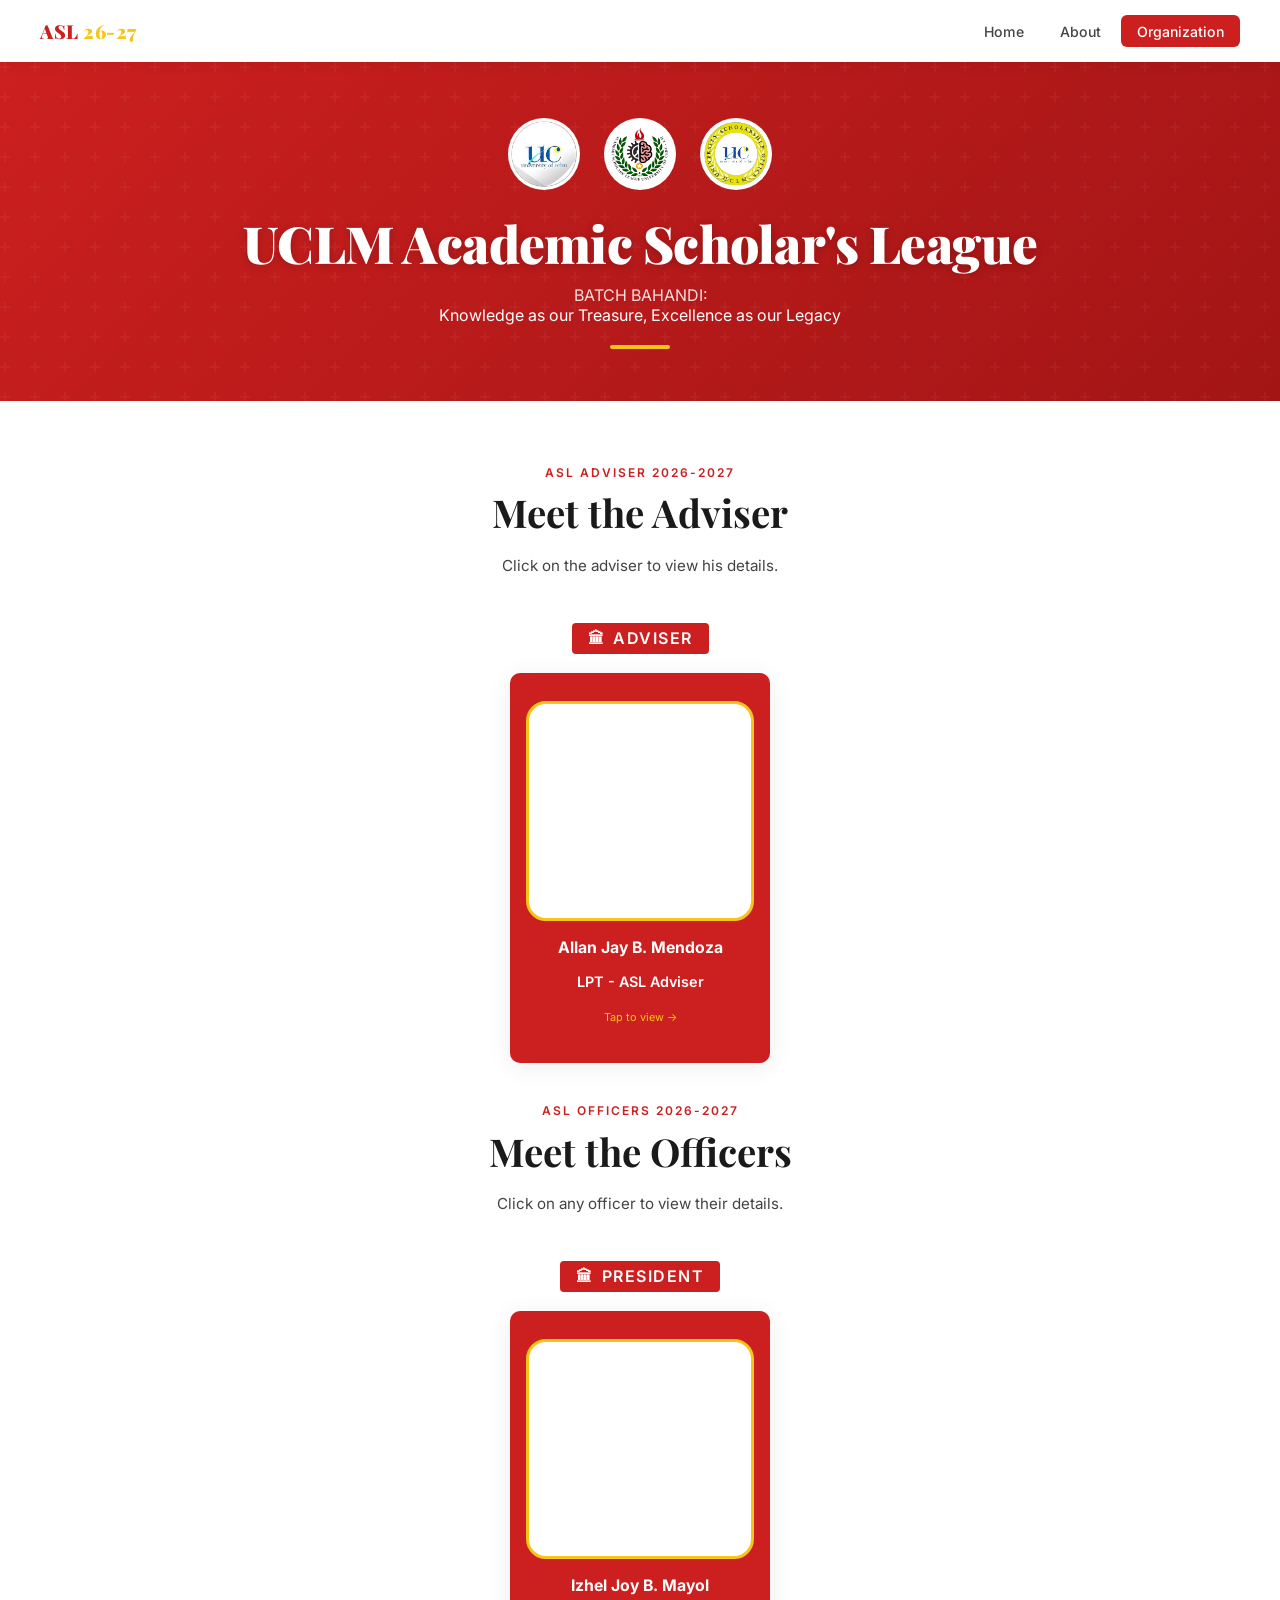
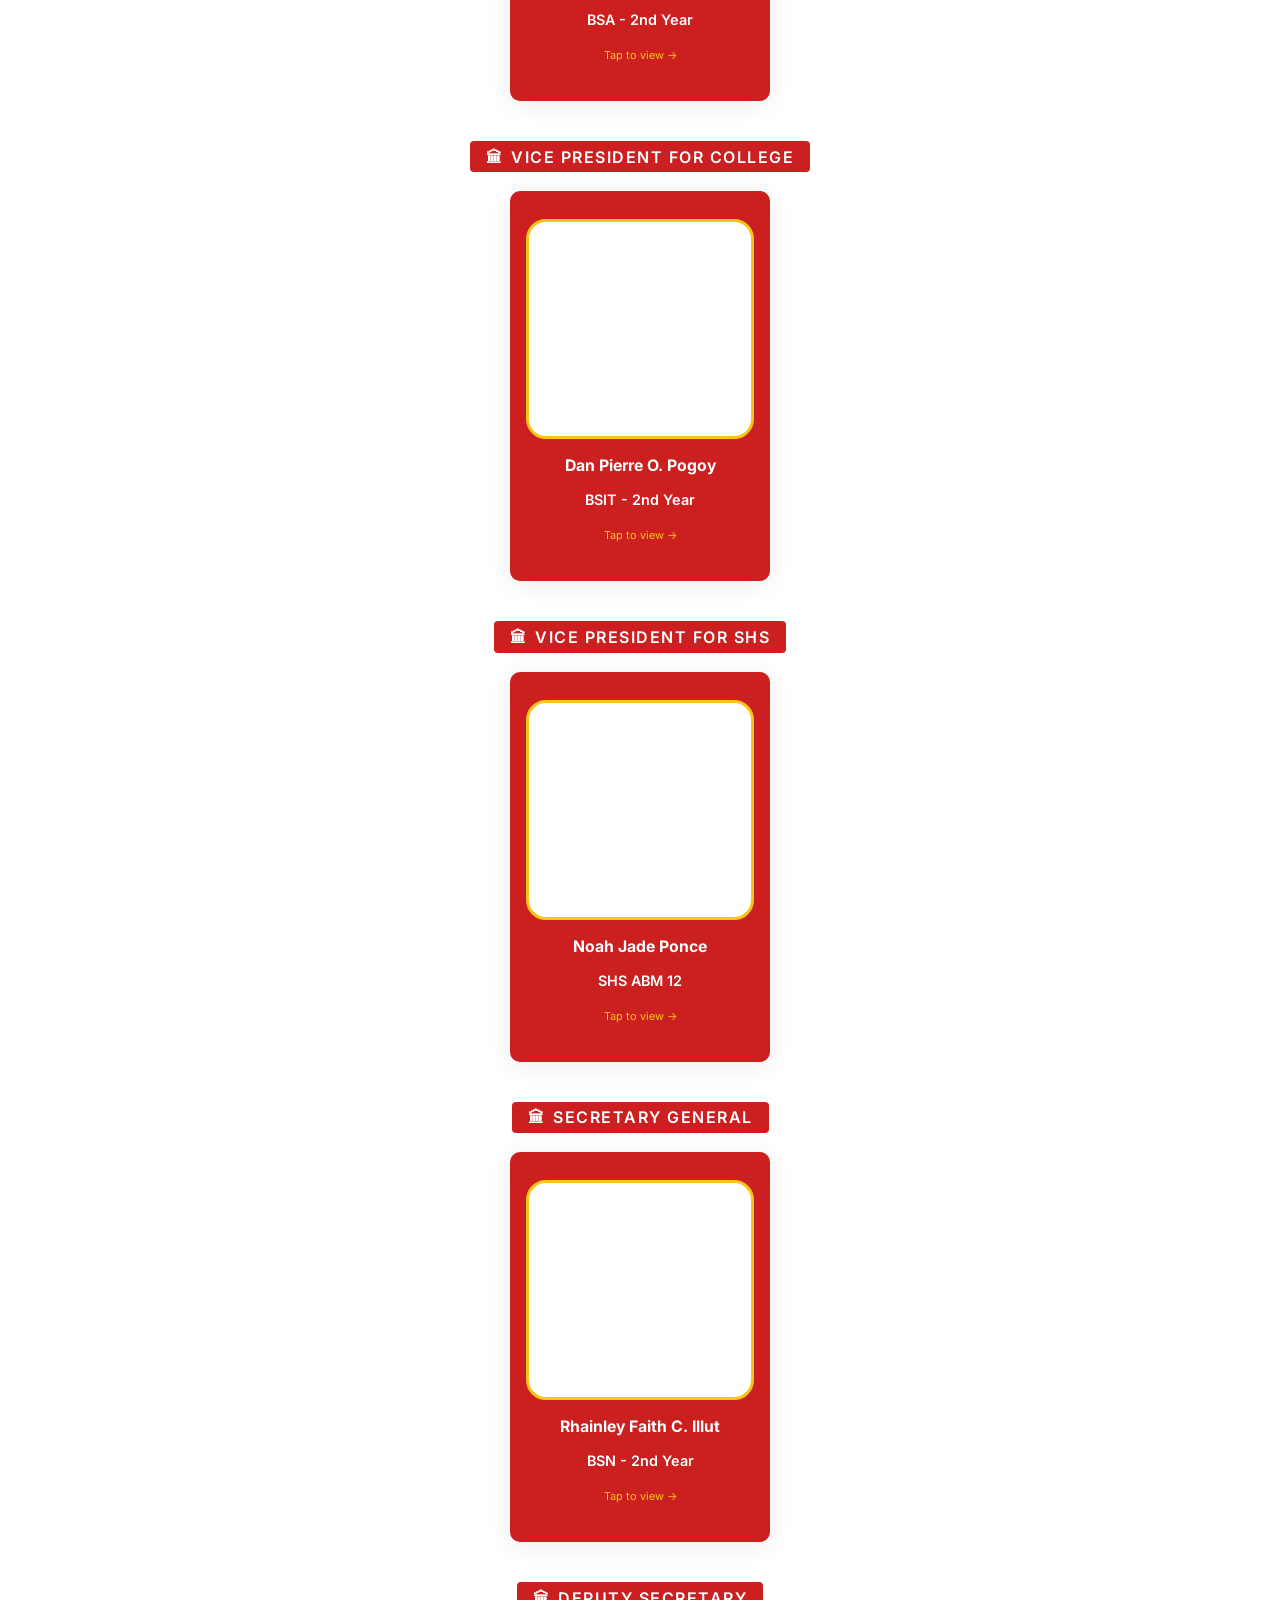
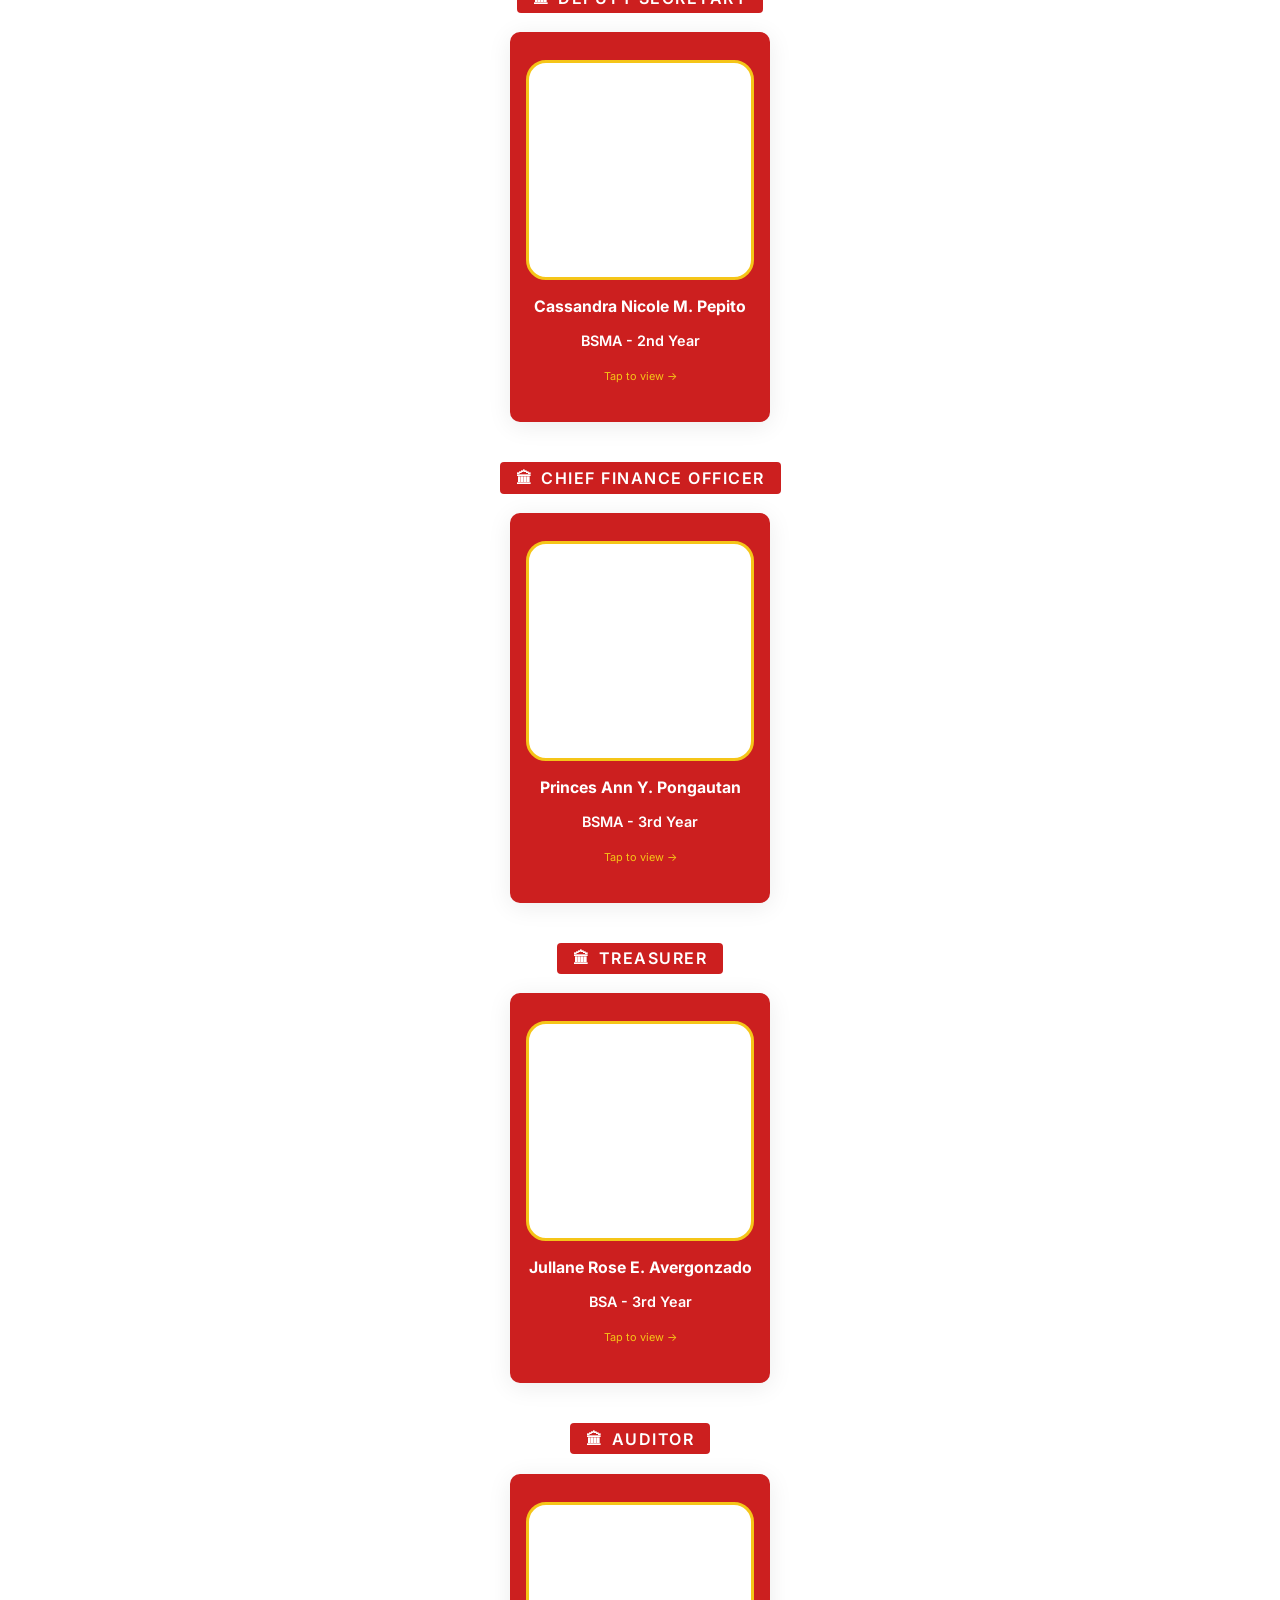
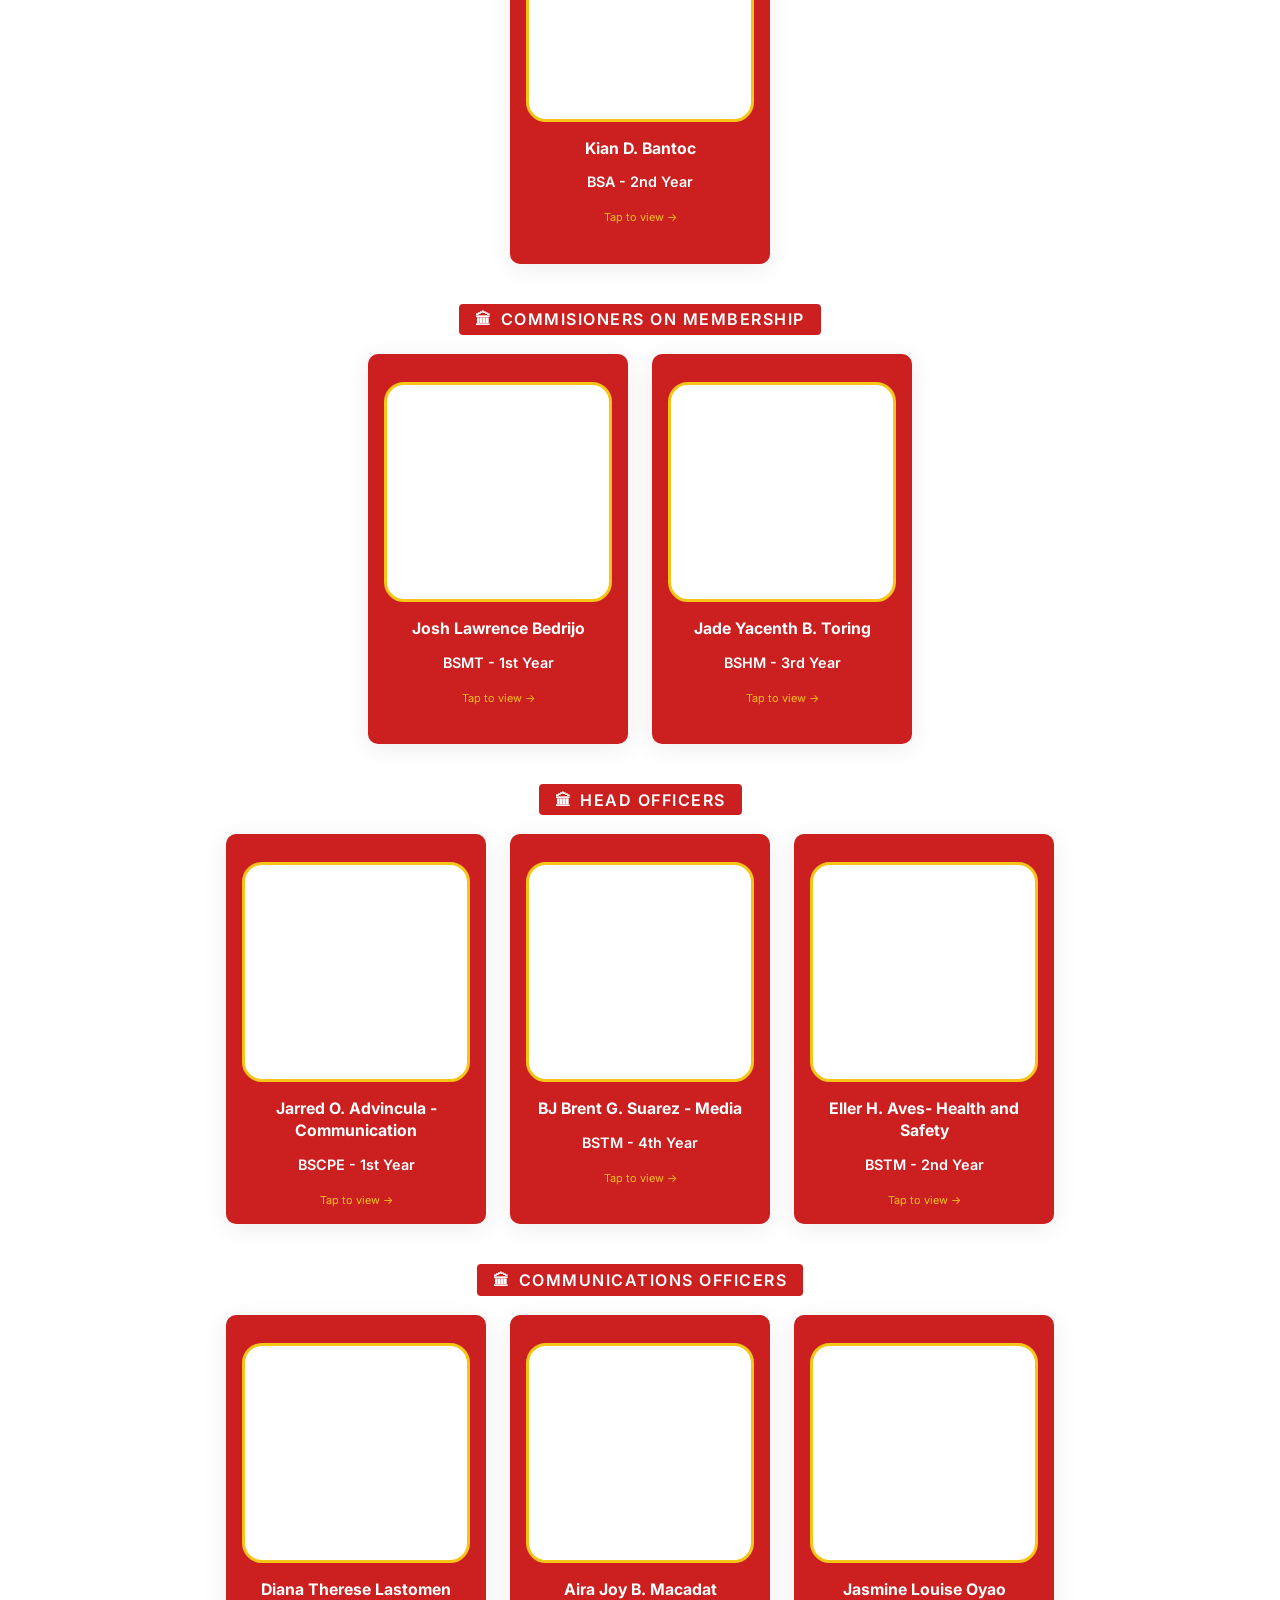
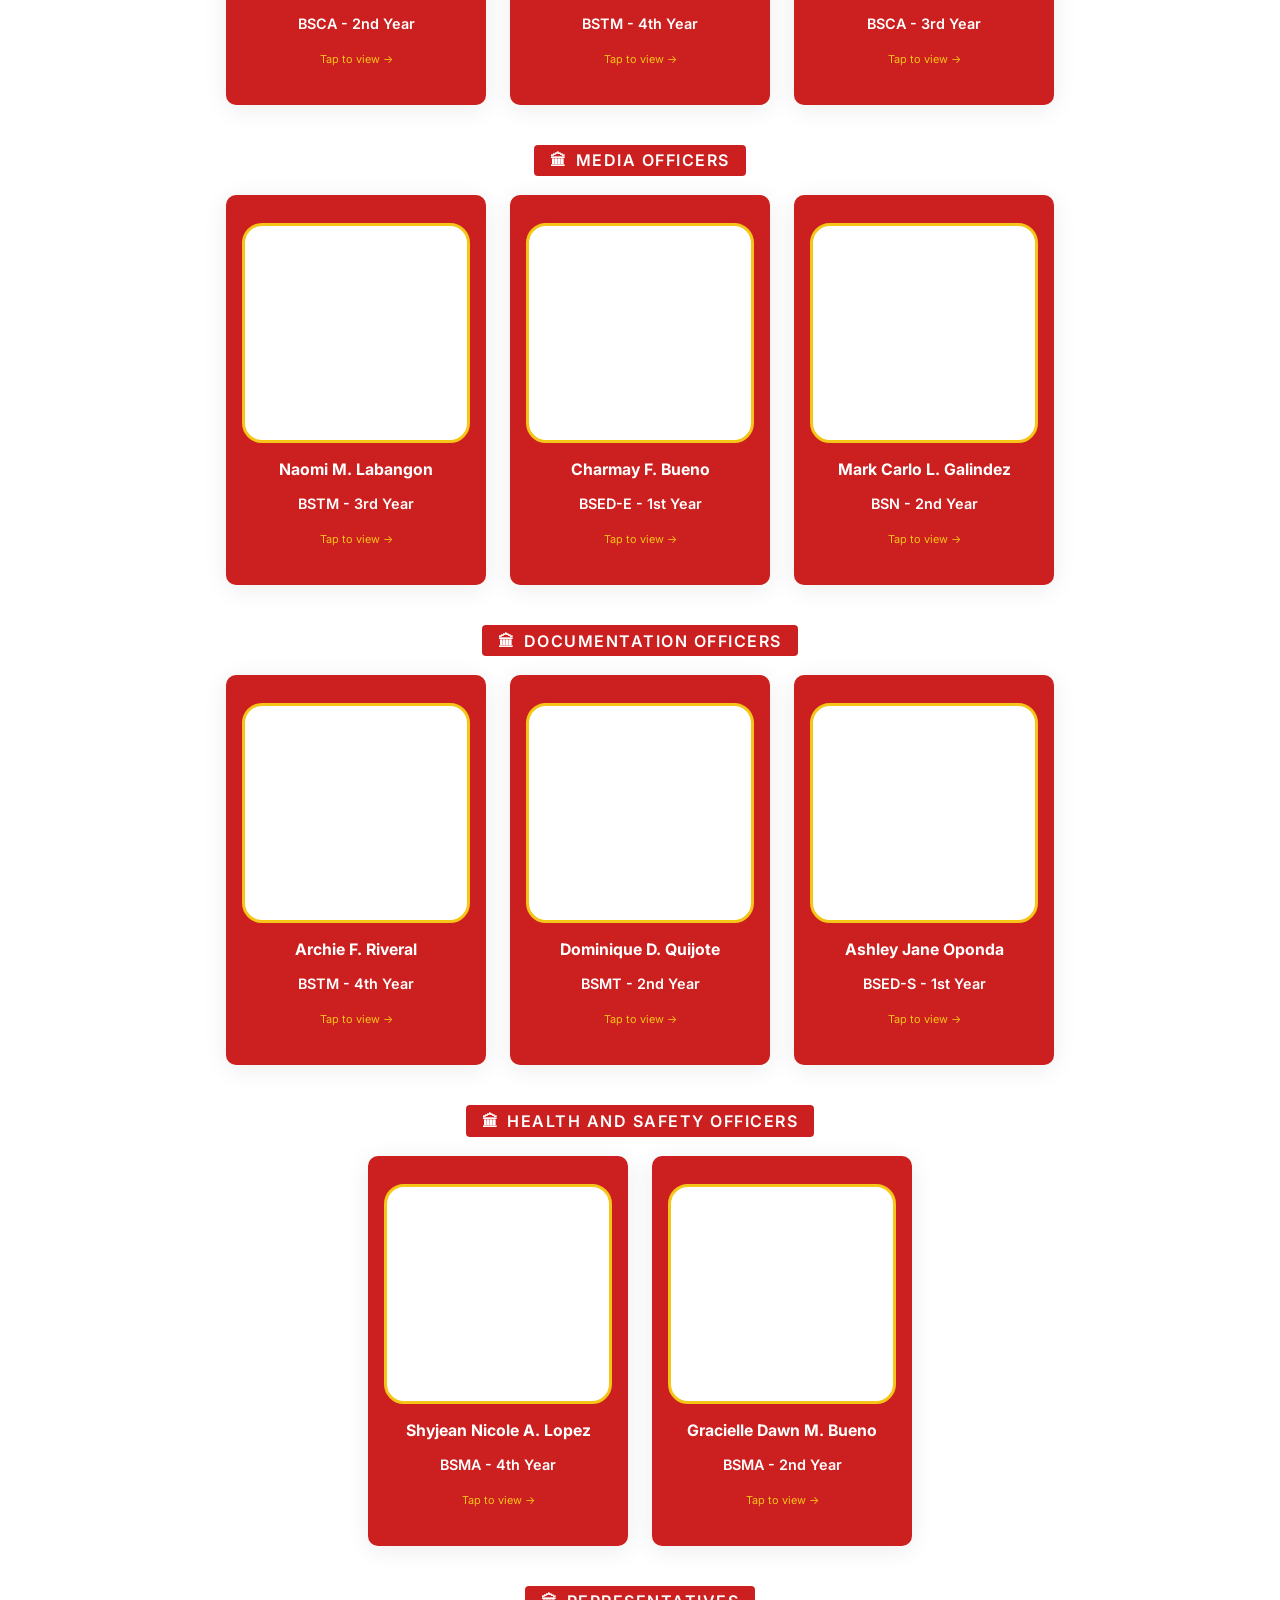
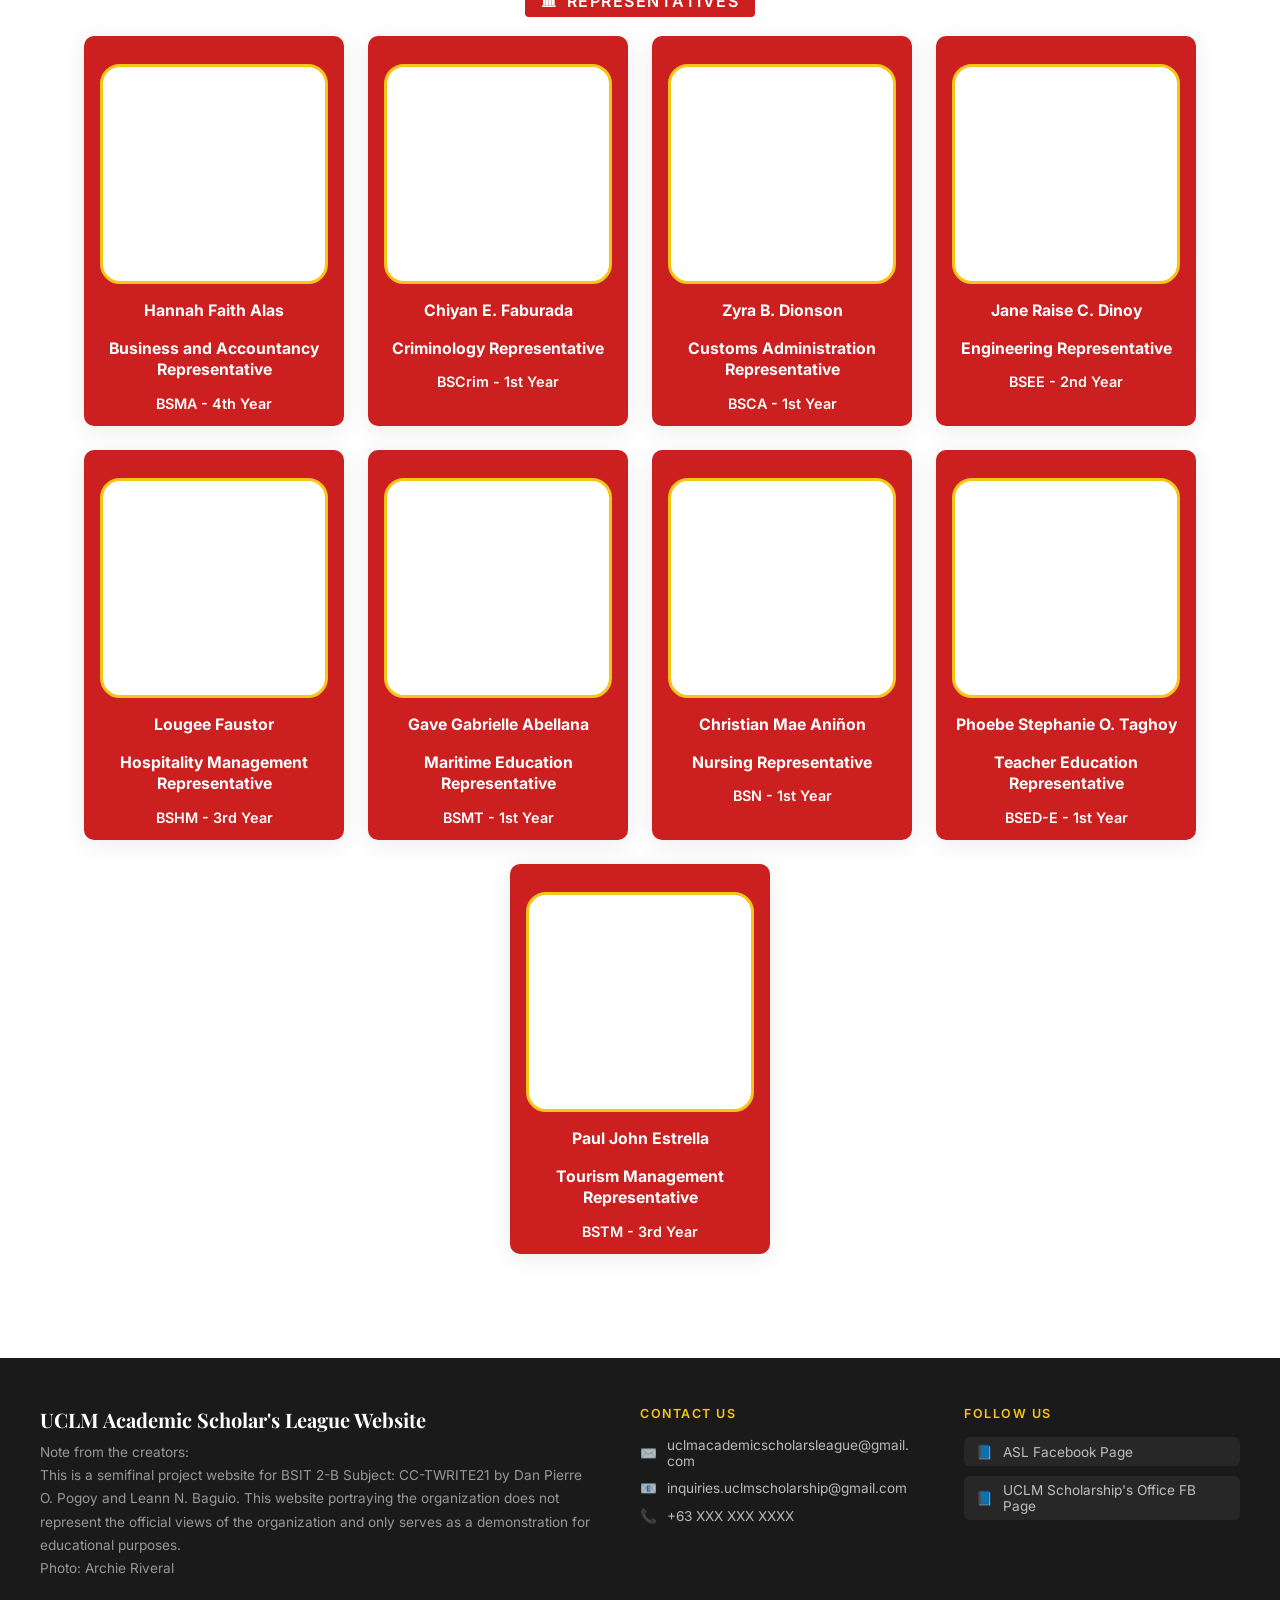
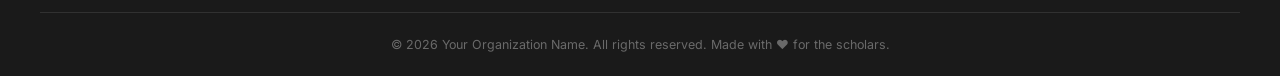
==== officers.html @ 9a6d4062 "Add files via upload" ====
<!DOCTYPE html>
<html lang="en">
<head>
  <meta charset="UTF-8" />
  <meta name="viewport" content="width=device-width, initial-scale=1.0" />
  <title>Officers — UCLM Academic Scholar's League</title>
  <link rel="preconnect" href="https://fonts.googleapis.com" />
  <link href="https://fonts.googleapis.com/css2?family=Playfair+Display:wght@700;900&family=Inter:wght@400;500;600&display=swap" rel="stylesheet" />
  <link rel="stylesheet" href="style.css" />
</head>
<body>

<!-- ═══════════ NAVBAR ═══════════ -->
<nav aria-label="Primary">
  <div class="nav-inner">
    <a class="nav-logo" href="index.html">ASL<span> 26-27</span></a>
    <button class="burger" id="burger" type="button" aria-label="Toggle navigation menu" aria-expanded="false" aria-controls="navLinks">
      <span></span><span></span><span></span>
    </button>
    <ul class="nav-links" id="navLinks">
      <li><a href="index.html">Home</a></li>
      <li><a href="about.html">About</a></li>
      <li><a href="officers.html" class="active" aria-current="page">Organization</a></li>
    </ul>
  </div>
</nav>

<!-- ═══════════ HEADER ═══════════ -->
<header>
  <div class="header-logos">
      <div class="logo-placeholder"><img src="logo/uc_logo-removebg-preview.png" alt="ASL logo" /></div>
      <div class="logo-placeholder"><img src="logo/asl_logo-removebg-preview.png" alt="University logo" /></div>
      <div class="logo-placeholder"><img src="logo/univ_scholarship_s_office_logo-removebg-preview.png" alt="Scholarship Office logo" /></div>
  </div>
  <h1>UCLM Academic Scholar's League</h1>
  <p class="tagline">BATCH BAHANDI:</p>
  <p>Knowledge as our Treasure, Excellence as our Legacy</p>
  <div class="header-accent"></div>
</header>

<!-- ═══════════ OFFICERS ═══════════ -->
<main>
  <section class="shell wide">
    <div class="officers-intro">
      <p class="section-eyebrow">ASL Adviser 2026-2027</p>
      <h2 class="section-title">Meet the Adviser</h2>
      <p class="sub">Click on the adviser to view his details.</p>
    </div>

    <div class="position-block reveal">
      <div class="position-label"><span>🏛</span> Adviser</div>
      <div class="officers-row">
        <button class="officer-card" type="button" data-dialog="officer-adviser">
          <div class="card-front">
            <div class="avatar"><img src="officer pictures/jaye.png" alt="Photo of Adviser Name" /></div>
            <div class="officer-name">Allan Jay B. Mendoza</div>
            <div class="officer-course">LPT - ASL Adviser</div>
            <div class="view-hint">Tap to view →</div>
          </div>
        </button>
      </div>
    </div>

    <div class="officers-intro">
      <p class="section-eyebrow">ASL Officers 2026-2027</p>
      <h2 class="section-title">Meet the Officers</h2>
      <p class="sub">Click on any officer to view their details.</p>
    </div>

    <!--
      HOW TO ADD AN OFFICER
      1. Copy one <button class="officer-card"> block and paste it inside a .officers-row.
      2. Copy the matching <dialog> block at the bottom of this page.
      3. Give both the same id / data-dialog value (e.g. "officer-treasurer").
      4. To add custom popup details, put a <template class="popup-details"> inside that officer's button
         and add one <li> for each detail. Example:
         <template class="popup-details"><li>Course and year</li><li>Achievements</li></template>
      To add a new position, copy a whole .position-block.
    -->

    <div class="position-block reveal">
      <div class="position-label"><span>🏛</span> President</div>
      <div class="officers-row">
        <button class="officer-card" type="button" data-dialog="officer-president">
          <div class="card-front">
            <div class="avatar"><img src="officer pictures/izhel.png" alt="Photo of Officer Name" /></div>
            <div class="officer-name">Izhel Joy B. Mayol</div>
            <div class="officer-course">BSA - 2nd Year</div>
            <div class="view-hint">Tap to view →</div>
          </div>
          <template class="popup-details">
            <li>Former Commissioner on Membership of ASL A.Y. 2025-2026</li>
            <li>Consistent Dean's List in College of Accountancy A.Y. 2025 - Present</li>
            <li>Graduated With High Honors and Ranked 4th in their strand in San Remegio National High School S.Y 2019-2025</li>
            <li>Graduated Batch Valedictorian in Maño Integrated School</li>
            <li>Values and Ministry Club Chairperson/President in SRNHS A.Y. 2024-2025</li>
          </template>
        </button>
      </div>
    </div>

    <div class="position-block reveal">
      <div class="position-label"><span>🏛</span> Vice President for College</div>
      <div class="officers-row">
        <button class="officer-card" type="button" data-dialog="officer-vp-college">
          <div class="card-front">
            <div class="avatar"><img src="officer pictures/dan.png" alt="Photo of Officer Name" /></div>
            <div class="officer-name">Dan Pierre O. Pogoy</div>
            <div class="officer-course">BSIT - 2nd Year</div>
            <div class="view-hint">Tap to view →</div>
          </div>
          <template class="popup-details">
            <li>Former CCS Representative of ASL A.Y. 2025-2026</li>
            <li>Consistent Dean's List in College of Computer Studies A.Y. 2025 - Present</li>
            <li>Former TVL Governor of UCLM SHS Supreme Student Council A.Y. 2024-2025</li>
            <li>Graduated With High Honors in TVL-ICT strand in UCLM A.Y. 2024-2025</li>
            <li>Graduated With Honors in Babag National High School A.Y. 2022-2023</li>
            <li>Former Vice President of LLC Student Federation S.Y. 2018-2019</li>
          </template>
        </button>
      </div>
    </div>

    <div class="position-block reveal">
      <div class="position-label"><span>🏛</span> Vice President for SHS</div>
      <div class="officers-row">
        <button class="officer-card" type="button" data-dialog="officer-vp-shs">
          <div class="card-front">
            <div class="avatar"><img src="officer pictures/noah.png" alt="Photo of Officer Name" /></div>
            <div class="officer-name">Noah Jade Ponce</div>
            <div class="officer-course">SHS ABM 12</div>
            <div class="view-hint">Tap to view →</div>
          </div>
          <template class="popup-details">
            <li>Current Executive Communications Minister in Federation of Young Innovators A.Y. 2026-2027</li>
            <li>Public Information Officer, Layout Artist, and PRC Head in the SUpreme Secondary Learners Government A.Y. 2023-2025</li>
            <li>Vice President and Representative of Youth for Environment in Schools Organization A.Y. 2023-2025</li>
            <li>Awarded with With High Honors and Ranked Top 1 Overall in UCLM SHS A.Y. 2026-Present</li>
            <li>Graduated With Honors and Ranked 1 Overall in Consolacion NHS-DC S.Y. 2021-2025</li>
          </template>
        </button>
      </div>
    </div>

    <div class="position-block reveal">
      <div class="position-label"><span>🏛</span> Secretary General</div>
      <div class="officers-row">
        <button class="officer-card" type="button" data-dialog="officer-secretary">
          <div class="card-front">
            <div class="avatar"><img src="officer pictures/rhainley.png" alt="Photo of Officer Name" /></div>
            <div class="officer-name">Rhainley Faith C. Illut</div>
            <div class="officer-course">BSN - 2nd Year</div>
            <div class="view-hint">Tap to view →</div>
          </div>
          <template class="popup-details">
            <li>Current Level 2 Health and Safety Officer in Nursing Student Body Organization-UCLM Chapter A.Y. 2026-2027</li>
            <li>Former Nursing Representative of ASL A.Y. 2025-2026</li>
            <li>Former Sports Head in Einstein Chronicles S.Y. 2023-2025</li>
            <li>Graduated With High Honors and Ranked 4th in Einstein School Cebu S.Y. 2023-2025</li>
            <li>Graduated Batch Valedictorian at Bagong Silang Elementary School S.Y. 2018-2019</li>
          </template>
        </button>
      </div>
    </div>

    <div class="position-block reveal">
      <div class="position-label"><span>🏛</span> Deputy Secretary</div>
      <div class="officers-row">
        <button class="officer-card" type="button" data-dialog="officer-deputy-secretary">
          <div class="card-front">
            <div class="avatar"><img src="officer pictures/cassy.png" alt="Photo of Officer Name" /></div>
            <div class="officer-name">Cassandra Nicole M. Pepito</div>
            <div class="officer-course">BSMA - 2nd Year</div>
            <div class="view-hint">Tap to view →</div>
          </div>
          <template class="popup-details">
            <li>Former Commissioner on Membership of ASL A.Y. 2025-2026</li>
            <li>Former Secretary of ABM Club in Arcelo Memorial National High School A.Y. 2024-2025</li>
            <li>Graduated With High Honors and Ranked 6th in Arcelo Memorial National High School A.Y. 2024-2025</li>
            <li>Awarded as an Achiever in Lilo-an Central School S.Y. 2017-2018</li>
          </template>
        </button>
      </div>
    </div>

    <div class="position-block reveal">
      <div class="position-label"><span>🏛</span> Chief Finance Officer</div>
      <div class="officers-row">
        <button class="officer-card" type="button" data-dialog="officer-finance">
          <div class="card-front">
            <div class="avatar"><img src="officer pictures/princes.png" alt="Photo of Officer Name" /></div>
            <div class="officer-name">Princes Ann Y. Pongautan</div>
            <div class="officer-course">BSMA - 3rd Year</div>
            <div class="view-hint">Tap to view →</div>
          </div>
          <template class="popup-details">
            <li>Former Treasurer of ASL A.Y. 2025-2026</li>
          </template>
        </button>
      </div>
    </div>

    <div class="position-block reveal">
      <div class="position-label"><span>🏛</span> Treasurer</div>
      <div class="officers-row">
        <button class="officer-card" type="button" data-dialog="officer-treasurer">
          <div class="card-front">
            <div class="avatar"><img src="officer pictures/jullane.png" alt="Photo of Officer Name" /></div>
            <div class="officer-name">Jullane Rose E. Avergonzado</div>
            <div class="officer-course">BSA - 3rd Year</div>
            <div class="view-hint">Tap to view →</div>
          </div>
          <template class="popup-details">
            <li>Former Auditor of ASL A.Y. 2025-2026</li>
            <li>Graduated With High Honors and Ranked 16th in UCLM A.Y. 2023-2024</li>
            <li>3rd Placer in University of Cebu JPIA Intercampus Accounting Showdown 2025 - Quiz Bowl (The ledger of Origins)</li>
            <li>2nd Placer University of Cebu - LM Senior High School 3rd Annual Research Forum (Non-STEM Category)</li>
          </template>
        </button>
      </div>
    </div>

    <div class="position-block reveal">
      <div class="position-label"><span>🏛</span> Auditor</div>
      <div class="officers-row">
        <button class="officer-card" type="button" data-dialog="officer-auditor">
          <div class="card-front">
            <div class="avatar"><img src="officer pictures/kian.png" alt="Photo of Officer Name" /></div>
            <div class="officer-name">Kian D. Bantoc</div>
            <div class="officer-course">BSA - 2nd Year</div>
            <div class="view-hint">Tap to view →</div>
          </div>
          <template class="popup-details">
            <li>Former Commissioner on Membership of ASL A.Y. 2025-2026</li>
            <li>Consistent Dean's Lister and Ranked 1 in College of Business and Accountancy A.Y. 2025-2026</li>
            <li>Graduated With High Honors and Ranked 20th in San Remegio National High School A.Y. 2024-2025</li>
            <li>Graduated With High Honors and Ranked 1st in Lambusan Elementary School A.Y. 2018-2019</li>
          </template>
        </button>
      </div>
    </div>
    <div class="position-block reveal">
      <div class="position-label"><span>🏛</span> Commisioners On Membership</div>
      <div class="officers-row">
        <button class="officer-card" type="button" data-dialog="officer-commissioner-membership">
          <div class="card-front">
            <div class="avatar"><img src="officer pictures/josh.png" alt="Photo of Officer Name" /></div>
            <div class="officer-name">Josh Lawrence Bedrijo</div>
            <div class="officer-course">BSMT - 1st Year</div>
            <div class="view-hint">Tap to view →</div>
          </div>
          <template class="popup-details">
            <li>Awarded with the Senate Gold Medal for Academic Excellence by the Philippine Senate Year 2026</li>
            <li>Former President of Community Youth Organization, Umapad Chapter Year 2024-2025</li>
            <li>Graduated With Highest Honor and Ranked 1st inDon Gerardo Ll Ouano Memorial National High School S.Y. 2025-2026</li>
            <li>Awarded with the Journalist of the Year for Campus Journalism by the Schools Division of Mandaue Year 2023-2026</li>
            <li>Former Peace Officer of Umapad Elementary School Supreme Student Government S.Y. 2019-2020</li>
          </template>
        </button>
        <button class="officer-card" type="button" data-dialog="officer-commissioner-membership-2">
          <div class="card-front">
            <div class="avatar"><img src="officer pictures/jade.png" alt="Photo of Officer Name" /></div>
            <div class="officer-name">Jade Yacenth B. Toring</div>
            <div class="officer-course">BSHM - 3rd Year</div>
            <div class="view-hint">Tap to view →</div>
          </div>
          <template class="popup-details">
            <li>Former Hospitality Management Representative of ASL A.Y. 2025-2026</li>
            <li>Graduated Junior High School with With High Honors in Babag National High School S.Y. 2018-2022</li>
            <li>Graduated Senior High School with With High Honors in Asian Learning Center Inc. S.Y. 2022-2024</li>
          </template>
        </button>
      </div>
    </div>

    <div class="position-block reveal">
      <div class="position-label"><span>🏛</span> Head Officers</div>
      <div class="officers-row">
        <button class="officer-card" type="button" data-dialog="officer-head-officer-1">
          <div class="card-front">
            <div class="avatar"><img src="officer pictures/jarred.png" alt="Photo of Officer Name" /></div>
            <div class="officer-name">Jarred O. Advincula - Communication</div>
            <div class="officer-course">BSCPE - 1st Year</div>
            <div class="view-hint">Tap to view →</div>
          </div>
          <template class="popup-details">
            <li>Graduated With High Honors and Ranked 4th in Julian Enad Memorial National High School S.Y. 2025-2026</li>
            <li>Former President of Barkada Kontra Droga Organization of JEMNHS S.Y. 2025-2026</li>
            <li>Former Vice-President of Barkada Kontra Droga-Sibonga District Federation: Municipality of Sibonga Chapter S.Y. 2025-2026</li>
            <li>Former Homeroom Representative of Youth for Environment in Schools - Organization at JEMNHS S.Y. 2023-2025</li>
          </template>
        </button>
        <button class="officer-card" type="button" data-dialog="officer-head-officer-2">
          <div class="card-front">
            <div class="avatar"><img src="officer pictures/bj.png" alt="Photo of Officer Name" /></div>
            <div class="officer-name">BJ Brent G. Suarez - Media</div>
            <div class="officer-course">BSTM - 4th Year</div>
            <div class="view-hint">Tap to view →</div>
          </div>
          <template class="popup-details">
            <li>Former Journalist of The Chronicles Publication Team-CHTM UCLM Chapter S.Y. 2025-2026</li>
            <li>Former Auditor of Inahan sa Kanunayng Panabang Youth 2 (IKPY2) Year 2024-2025</li>
            <li>Graduated With Honors in Pulpogan National High School S.Y. 2020-2021</li>
            <li>A Facilitator for the UCLM SHS Social Science Month Psychological First Aid Seminar, UCLM Chapter Year 2023</li>
          </template>
        </button>
        <button class="officer-card" type="button" data-dialog="officer-head-officer-3">
          <div class="card-front">
            <div class="avatar"><img src="officer pictures/eller.png" alt="Photo of Officer Name" /></div>
            <div class="officer-name">Eller H. Aves- Health and Safety</div>
            <div class="officer-course">BSTM - 2nd Year</div>
            <div class="view-hint">Tap to view →</div>
          </div>
          <template class="popup-details">
            <li>Former Health and Safety Officer of ASL S.Y. 2024-2025</li>
            <li>Former BSTM Representative of ASL S.Y. 2025-2026</li>
            <li>Graduated With Honors in Mandaue City Comprehensive National High School S.Y. 2022-2023</li>
            <li>Graduated With Honors in Cesar M. Cabahug Elementary School S.Y. 2018-2019</li>
          </template>
        </button>
      </div>
    </div>

    <div class="position-block reveal">
      <div class="position-label"><span>🏛</span> Communications Officers</div>
      <div class="officers-row">
        <button class="officer-card" type="button" data-dialog="officer-communication-officer-1">
          <div class="card-front">
            <div class="avatar"><img src="officer pictures/diana.png" alt="Photo of Officer Name" /></div>
            <div class="officer-name">Diana Therese Lastomen</div>
            <div class="officer-course">BSCA - 2nd Year</div>
            <div class="view-hint">Tap to view →</div>
          </div>
          <template class="popup-details">
            <li>Current Vice President-Academic Affairs of the Philippine Society of Custom Administration Students, UCLM Chapter A.Y. 2026-2027</li>
            <li>Former Editor-in-Chief of "The MulaWins", Mulao National High School Official Publication S.Y. 2022-2023</li>
            <li>Former President of MNHS Supreme Student Government (SSG) S.Y. 2022-2023</li>
            <li>Dean's Lister, College of Customs Administration, UCLM Chapter 2025-Present</li>
            <li>Graduated as Batch Valedictorian at Mulao National High School S.Y. 2024-2025</li>
          </template>
        </button>
        <button class="officer-card" type="button" data-dialog="officer-communication-officer-2">
          <div class="card-front">
            <div class="avatar"><img src="officer pictures/aira.png" alt="Photo of Officer Name" /></div>
            <div class="officer-name">Aira Joy B. Macadat</div>
            <div class="officer-course">BSTM - 4th Year</div>
            <div class="view-hint">Tap to view →</div>
          </div>
          <template class="popup-details">
            <li>Former Circulating Manager of The Chronicles Publication-CHTM, UCLM Chapter S.Y. 2025-2026</li>
            <li>Graduated Senior High SChool with With Honors in Advanced Institute of Technology, Inc. S.Y. 2021-2023</li>
            <li>Former Assistant Secretary of AIT Supreme Student Government S.Y. 2022-2023</li>
            <li>Graduated Elementary with With Honors at Pusok Elementary School S.Y. 2016-2017</li>
          </template>
        </button>
        <button class="officer-card" type="button" data-dialog="officer-communication-officer-3">
          <div class="card-front">
            <div class="avatar"><img src="officer pictures/jasmine2.png" alt="Photo of Officer Name" /></div>
            <div class="officer-name">Jasmine Louise Oyao</div>
            <div class="officer-course">BSCA - 3rd Year</div>
            <div class="view-hint">Tap to view →</div>
          </div>
          <template class="popup-details">
            <li>Current Vice President-Internal of the Philippine Society of Custom Administration Students, UCLM Chapter A.Y. 2026-2027</li>
            <li>Current Youth Servant Leader of Missionaries Families of Christ in Agus Proper Year 2025-Present</li>
            <li>Current Agus Proper Household Leader of Missionaries Families of Christ in Agus Proper Year 2025-Present</li>
            <li>Current Executive Secretary of Agus Cluster Youth Coordinating Council at the OLSHP-Parish Youth Ministry Year 2025-2027</li>
            <li>Current President of Agus Proper Youth Coordinating Council at the Snr. Sto Nino Chapel Year 2025-2027</li>
            <li>Former BSCA Representative of ASL A.Y. 2025-2026</li>
          </template>
        </button>
      </div>
    </div>

    <div class="position-block reveal">
      <div class="position-label"><span>🏛</span> Media Officers</div>
      <div class="officers-row">
        <button class="officer-card" type="button" data-dialog="officer-media-officer-1">
          <div class="card-front">
            <div class="avatar"><img src="officer pictures/naomi.png" alt="Photo of Officer Name" /></div>
            <div class="officer-name">Naomi M. Labangon</div>
            <div class="officer-course">BSTM - 3rd Year</div>
            <div class="view-hint">Tap to view →</div>
          </div>
          <template class="popup-details">
            <li>Former Head Media Officer of ASL A.Y. 2024-2026</li>
            <li>Former Head Health and Safety Officer of ASL S.Y. 2023-2024</li>
            <li>Former 2nd Year Representative of Society of Hospitality and Tourism Professionals, UCLM CHTM A.Y. 2025-2026</li>
            <li>Former Managing Editor of The Chronicles Publication, UCLM CHTM A.Y. 2025-2026</li>
            <li>Consistent Dean's Lister Student and Ranked Top 7th in CHTM UCLM Year 2024-Present</li>
          </template>
        </button>
        <button class="officer-card" type="button" data-dialog="officer-media-officer-2">
          <div class="card-front">
            <div class="avatar"><img src="officer pictures/charmay.png" alt="Photo of Officer Name" /></div>
            <div class="officer-name">Charmay F. Bueno</div>
            <div class="officer-course">BSED-E - 1st Year</div>
            <div class="view-hint">Tap to view →</div>
          </div>
          <template class="popup-details">
            <li>Former Chief Photojournalist, Graphic Designer, and Social Media Admin of the Sailor's Bulletin, San Lorenzo Ruiz School, LLC Year 2025</li>
            <li>Graduated With High Honors at Mactan Airbase National High School and San Lorenzo Ruiz School, LLC A.Y. 2023-2024</li>
            <li>Graduated Elementary at Mactan Airbase Elementary School A.Y. 2018-2019</li>
          </template>
        </button>
        <button class="officer-card" type="button" data-dialog="officer-media-officer-3">
          <div class="card-front">
            <div class="avatar"><img src="officer pictures/mark.png" alt="Photo of Officer Name" /></div>
            <div class="officer-name">Mark Carlo L. Galindez</div>
            <div class="officer-course">BSN - 2nd Year</div>
            <div class="view-hint">Tap to view →</div>
          </div>
          <template class="popup-details">
            <li>Former Health and Safety Officer of ASL S.Y. 2024-2026</li>
            <li>Former Communication Officer Level 1 of Nurses Against Hypertension Organization, UCLM-CON Chapter A.Y. 2025-2026</li>
            <li>Former Class Mayor of BSN Section 1F UCLM-CON A.Y. 2025-2026</li>
            <li>Former President of SSLG of Allanaraiz-Marfil NHS S.Y. 2024-2025</li>
            <li>Consistent Dean's Lister Student and Ranked 2nd in UCLM-CON Year 2025-Present</li>
          </template>
        </button>
      </div>
    </div>

    <div class="position-block reveal">
      <div class="position-label"><span>🏛</span> Documentation Officers</div>
      <div class="officers-row">
        <button class="officer-card" type="button" data-dialog="officer-docu-officer-1">
          <div class="card-front">
            <div class="avatar"><img src="officer pictures/archie.png" alt="Photo of Officer Name" /></div>
            <div class="officer-name">Archie F. Riveral</div>
            <div class="officer-course">BSTM - 4th Year</div>
            <div class="view-hint">Tap to view →</div>
          </div>
          <template class="popup-details">
            <li>Former Media Officer of ASL S.Y. 2024-2026</li>
            <li>Former Editor-in-Chief of The Chronicles Publication, UCLM CHTM A.Y. 2025-2026</li>
            <li>Former Associate Editor of The Chronicles Publication, UCLM CHTM A.Y. 2024-2025</li>
            <li>Former Photographer and Videographer of The Future Tourism Innovators and Ambassadors Organization Year 2023-2024</li>
          </template>
        </button>
        <button class="officer-card" type="button" data-dialog="officer-docu-officer-2">
          <div class="card-front">
            <div class="avatar"><img src="officer pictures/dominique.png" alt="Photo of Officer Name" /></div>
            <div class="officer-name">Dominique D. Quijote</div>
            <div class="officer-course">BSMT - 2nd Year</div>
            <div class="view-hint">Tap to view →</div>
          </div>
          <template class="popup-details">
            <li>Former 1st Year Representative of TIMON-UCLM A.Y. 2025-2026</li>
            <li>Former Documentation Committee of ROTC-UCLM A.Y. 2025-2026</li>
            <li>Graduated With Honors during High School and Senior High School at Mabolo National High School A.Y. 2022-2023</li>
          </template>
        </button>
        <button class="officer-card" type="button" data-dialog="officer-docu-officer-3">
          <div class="card-front">
            <div class="avatar"><img src="officer pictures/ashley.png" alt="Photo of Officer Name" /></div>
            <div class="officer-name">Ashley Jane Oponda</div>
            <div class="officer-course">BSED-S - 1st Year</div>
            <div class="view-hint">Tap to view →</div>
          </div>
          <template class="popup-details">
            <li>Former Treasurer of the SLC Leadership in Pusok National High School A.Y. 2025-2026</li>
            <li>Former Reporting Officer the Junior Response Team (JERT) in Pusok National High School A.Y. 2025-2026</li>
            <li>Graduated With High Honors and Ranked 3rd at Pusok National High School Years 2023-2024</li>
            <li>Awarded the Philippine Senate Gold Medal for Academic Excellence Award A.Y. 2025-2026</li>
          </template>
        </button>
      </div>
    </div>

    <div class="position-block reveal">
      <div class="position-label"><span>🏛</span> Health and Safety Officers</div>
      <div class="officers-row">
        <button class="officer-card" type="button" data-dialog="officer-has-officer-1">
          <div class="card-front">
            <div class="avatar"><img src="officer pictures/shyjean.png" alt="Photo of Officer Name" /></div>
            <div class="officer-name">Shyjean Nicole A. Lopez</div>
            <div class="officer-course">BSMA - 4th Year</div>
            <div class="view-hint">Tap to view →</div>
          </div>
          <template class="popup-details">
            <li>Former Health and Safety Officer of ASL A.Y. 2024-2025</li>
            <li>Consistent Dean's Lister Student in the College of Accountancy, UCLM S.Y. 2023-Present</li>
            <li>Graduated Senior High School With Honors at Sisters of Mary School- Girlstown, Inc S.Y. 2021-2022</li>
            <li>Graduated Elementary as Batch Valedictorian at Babag Elementary School S.Y. 2016-2017</li>
          </template>
        </button>
        <button class="officer-card" type="button" data-dialog="officer-has-officer-2">
          <div class="card-front">
            <div class="avatar"><img src="officer pictures/gracielle.png" alt="Photo of Officer Name" /></div>
            <div class="officer-name">Gracielle Dawn M. Bueno</div>
            <div class="officer-course">BSMA - 2nd Year</div>
            <div class="view-hint">Tap to view →</div>
          </div>
          <template class="popup-details">
            <li>Current Creatives Officer of CBA CARES Organization S.Y. 2025-Present</li>
            <li>Current President of the SBUPAI Youth Organization Year 2023-Present</li>
            <li>Former Treasurer of the Parish Youth Coordinating Council (PYCC), Mactan Year 2022-2023</li>
            <li>Consistent Dean's Lister Student in the College of Accountancy, UCLM S.Y. 2023-Present</li>
            <li>Graduated High School With High Honors at EMD Carmelite School Foundation Inc. S.Y. 2020-2021</li>
          </template>
        </button>
      </div>
    </div>

    <div class="position-block reveal">
      <div class="position-label"><span>🏛</span> Representatives</div>
      <div class="officers-row">
        <button class="officer-card" type="button" data-dialog="officer-rep-officer-1">
          <div class="card-front">
            <div class="avatar"><img src="officer pictures/hannah.png" alt="Photo of Officer Name" /></div>
            <div class="officer-name">Hannah Faith Alas</div>
            <div class="officer-position">Business and Accountancy Representative</div>
            <div class="officer-course">BSMA - 4th Year</div> 
          </div>
          <template class="popup-details">
            <li>Former President of ASL A.Y. 2025-2026</li>
            <li>Former Auditor of ASL A.Y. 2024-2025</li>
            <li>Former Treasurer for Disembursement of Junior Philippines Institute of Accountants, UCLM A.Y. 2025-2026</li>
            <li>Consistent Dean's Lister Student and Ranked 1st and 10th on different years in the College of Accountancy, UCLM S.Y. 2023-Present</li>
            <li>Graduated Senior High School as Batch Valedictorian at Don Gerardo Llamera Ouano Memorial NHS A.Y. 2022-2023</li>
          </template>
        </button>
        <button class="officer-card" type="button" data-dialog="officer-rep-officer-2">
          <div class="card-front">
            <div class="avatar"><img src="officer pictures/chiyan.png" alt="Photo of Officer Name" /></div>
            <div class="officer-name">Chiyan E. Faburada</div>
            <div class="officer-position">Criminology Representative</div>
            <div class="officer-course">BSCrim - 1st Year</div>
          </div>
          <template class="popup-details">
            <li>Former SSLG Vice President of Owacan Provincial Community HS S.Y. 2025-2026</li>
            <li>Former DFSSLG Vice President affiliated with her previous school S.Y. 2025-2026</li>
            <li>Former Assistant Editor-in-Chief of The Crow Publication, OPCHS S.Y. 2025-2026</li>
            <li>Graduated Senior High School With High Honors and Ranked 2nd Overall at OPCHS A.Y. 2025-2026</li>
          </template>
        </button>
        <button class="officer-card" type="button" data-dialog="officer-rep-officer-3">
          <div class="card-front">
            <div class="avatar"><img src="officer pictures/zyra.png" alt="Photo of Officer Name" /></div>
            <div class="officer-name">Zyra B. Dionson</div>
            <div class="officer-position">Customs Administration Representative</div>
            <div class="officer-course">BSCA - 1st Year</div>
          </div>
          <template class="popup-details">
            <li>Former SSLG President of Tolotolo National High School S.Y. 2025-2026</li>
            <li>Former Barkada Kontra Droga President of Tolotolo National High School S.Y. 2025-2026</li>
            <li>Former COmmander of the Girl's Scout of the Philippines, TNHS S.y. 2024-2026</li>
            <li>Graduated Senior High School With Honors and Ranked 3rd Overall at TNHS A.Y. 2025-2026</li>
          </template>
        </button>
        <button class="officer-card" type="button" data-dialog="officer-rep-officer-4">
          <div class="card-front">
            <div class="avatar"><img src="officer pictures/jane.png" alt="Photo of Officer Name" /></div>
            <div class="officer-name">Jane Raise C. Dinoy</div>
            <div class="officer-position">Engineering Representative</div>
            <div class="officer-course">BSEE - 2nd Year</div>
          </div>
          <template class="popup-details">
            <li>Former ASL Documentation Officer S.Y. 2025-2026</li>
            <li>Former UCLM HEE Secretary S.Y. 2025-2026</li>
            <li>Graduated Senior High School With High Honors and Ranked 4th Overall at Liloan National High School A.Y. 2024-2025</li>
          </template>
        </button>
        <button class="officer-card" type="button" data-dialog="officer-rep-officer-5">
          <div class="card-front">
            <div class="avatar"><img src="officer pictures/lougee.png" alt="Photo of Officer Name" /></div>
            <div class="officer-name">Lougee Faustor</div>
            <div class="officer-position">Hospitality Management Representative</div>
            <div class="officer-course">BSHM - 3rd Year</div>
          </div>
          <template class="popup-details">
            <li>Former ASL Deputy Secretary for College S.Y. 2025-2026</li>
            <li>Former ASL HM Representative S.Y. 2025-2026</li>
            <li>Former HSO Representative of Society of Hospitality and Tourism Professionals, UCLM S.Y. 2024-2025</li>
            <li>Graduated Senior High School With Honors at Divine Life Institute of Cebu Inc. A.Y. 2023-2024</li>
            <li>Graduated High School With Honors at Arcelo Memorial National High School A.Y. 2022-2023</li>
          </template>
        </button>
        <button class="officer-card" type="button" data-dialog="officer-rep-officer-6">
          <div class="card-front">
            <div class="avatar"><img src="officer pictures/gave.png" alt="Photo of Officer Name" /></div>
            <div class="officer-name">Gave Gabrielle Abellana</div>
            <div class="officer-position">Maritime Education Representative</div>
            <div class="officer-course">BSMT - 1st Year</div>
          </div>
          <template class="popup-details">
            <li>Graduated Senior High School With Honors at Compostela Science and Technology High School A.Y. 2025-2026</li>
            <li>Former Glee Club P.I.O. at Compostela Science and Technology High School S.Y. 2025-2026</li>
            <li>Participated as a Volunteer at the Yearly Liloan Community Clean-Up Drive Year 2024-Present</li>
          </template>
        </button>
        <button class="officer-card" type="button" data-dialog="officer-rep-officer-7">
          <div class="card-front">
            <div class="avatar"><img src="officer pictures/mae.png" alt="Photo of Officer Name" /></div>
            <div class="officer-name">Christian Mae Aniñon</div>
            <div class="officer-position">Nursing Representative</div>
            <div class="officer-course">BSN - 1st Year</div>
          </div>
          <template class="popup-details">
            <li>Former SSLG Public Information Officer at Cogon National High School S.Y. 2025-2026</li>
            <li>Graduated Senior High School With Honors and Ranked 5th at CNHS A.Y. 2025-2026</li>
            <li>Received a LEadership Award for being an SSLG Officer S.Y. 2025-2026</li>
            <li>Graduated Elementary With Honors and Ranked 4th at Cogon Elementary School A.Y. 2018-2019</li>
          </template>
        </button>
        <button class="officer-card" type="button" data-dialog="officer-rep-officer-8">
          <div class="card-front">
            <div class="avatar"><img src="officer pictures/phoebe.png" alt="Photo of Officer Name" /></div>
            <div class="officer-name">Phoebe Stephanie O. Taghoy</div>
            <div class="officer-position">Teacher Education Representative</div>
            <div class="officer-course">BSED-E - 1st Year</div>
          </div>
          <template class="popup-details">
            <li>Graduated Senior High School With Honors at Sto. Niño Mactan Montessori School Inc. A.Y. 2025-2026</li>
            <li>Graduated High School With Honors at Marigondon National High School A.Y 2023-2024</li>
            <li>Graduated Elementary With Honors at Marigondon Elementary School A.Y. 2019-2020</li>
            <li>Former President of the TTHS English Clubbing, SNMMS S.Y. 2025-2026</li>
            <li>Former Glam Team Auditor at SNMMS S.Y. 2024-2025</li>
          </template>
        </button>
        <button class="officer-card" type="button" data-dialog="officer-rep-officer-9">
          <div class="card-front">
            <div class="avatar"><img src="officer pictures/pj.png" alt="Photo of Officer Name" /></div>
            <div class="officer-name">Paul John Estrella</div>
            <div class="officer-position">Tourism Management Representative</div>
            <div class="officer-course">BSTM - 3rd Year</div>
          </div>
          <template class="popup-details">
            <li>Former ASL Head Communication Officer S.Y. 2024-2026</li>
            <li>Former Year Level Representative of UCLM SHTP S.Y. 2024-2026</li>
            <li>Former 1st Year Representative of UCLM CHTM CARES S.Y. 2024-2025</li>
            <li>Consistent Dean's Lister Student of the College of Hospitality and Tourism Management A.Y. 2024-Present</li>
            <li>Graduated Senior High School With High Honors at the Advance Institute of Technology A.Y. 2023-2024</li>
          </template>
        </button>
      </div>
    </div>
  </section>
</main>

<!-- ═══════════ OFFICER POP-UPS ═══════════ -->

<dialog class="modal" id="officer-president" aria-label="President details">
  <button class="modal-close" type="button" data-close aria-label="Close">✕</button>
  <div class="modal-left">
    <div class="modal-avatar"><img src="imgs/officers/president.jpg" alt="Photo of Officer Name" /></div>
    <div class="modal-name">Officer Name</div>
    <div class="modal-position">President</div>
  </div>
  <div class="modal-right">
    <h3>Details &amp; Background</h3>
    <ul class="credential-list">
      <li>Course and year level, University of Cebu</li>
      <li>Previous organizational roles or experience</li>
      <li>Academic achievements (e.g. Dean's Lister)</li>
      <li>Projects led or programs organized</li>
      <li>A short message or advocacy</li>
    </ul>
  </div>
</dialog>

<dialog class="modal" id="officer-vp-college" aria-label="Vice President for College details">
  <button class="modal-close" type="button" data-close aria-label="Close">✕</button>
  <div class="modal-left">
    <div class="modal-avatar"><img src="imgs/officers/vp-college.jpg" alt="Photo of Officer Name" /></div>
    <div class="modal-name">Officer Name</div>
    <div class="modal-position">Vice President for College</div>
  </div>
  <div class="modal-right">
    <h3>Details &amp; Background</h3>
    <ul class="credential-list">
      <li>Course and year level, University of Cebu</li>
      <li>Previous organizational roles or experience</li>
      <li>Academic achievements (e.g. Dean's Lister)</li>
      <li>Projects led or programs organized</li>
      <li>A short message or advocacy</li>
    </ul>
  </div>
</dialog>

<dialog class="modal" id="officer-vp-shs" aria-label="Vice President for SHS details">
  <button class="modal-close" type="button" data-close aria-label="Close">✕</button>
  <div class="modal-left">
    <div class="modal-avatar"><img src="imgs/officers/vp-shs.jpg" alt="Photo of Officer Name" /></div>
    <div class="modal-name">Officer Name</div>
    <div class="modal-position">Vice President for SHS</div>
  </div>
  <div class="modal-right">
    <h3>Details &amp; Background</h3>
    <ul class="credential-list">
      <li>Strand and grade level, University of Cebu</li>
      <li>Previous organizational roles or experience</li>
      <li>Academic achievements</li>
      <li>Projects led or programs organized</li>
      <li>A short message or advocacy</li>
    </ul>
  </div>
</dialog>

<dialog class="modal" id="officer-secretary" aria-label="Secretary General details">
  <button class="modal-close" type="button" data-close aria-label="Close">✕</button>
  <div class="modal-left">
    <div class="modal-avatar"><img src="imgs/officers/secretary.jpg" alt="Photo of Officer Name" /></div>
    <div class="modal-name">Officer Name</div>
    <div class="modal-position">Secretary General</div>
  </div>
  <div class="modal-right">
    <h3>Details &amp; Background</h3>
    <ul class="credential-list">
      <li>Course and year level, University of Cebu</li>
      <li>Previous organizational roles or experience</li>
      <li>Academic achievements (e.g. Dean's Lister)</li>
      <li>Projects led or programs organized</li>
      <li>A short message or advocacy</li>
    </ul>
  </div>
</dialog>

<dialog class="modal" id="officer-treasurer" aria-label="Treasurer details">
  <button class="modal-close" type="button" data-close aria-label="Close">✕</button>
  <div class="modal-left">
    <div class="modal-avatar"><img src="imgs/officers/treasurer.jpg" alt="Photo of Officer Name" /></div>
    <div class="modal-name">Officer Name</div>
    <div class="modal-position">Treasurer</div>
  </div>
  <div class="modal-right">
    <h3>Details &amp; Background</h3>
    <ul class="credential-list">
      <li>Course and year level, University of Cebu</li>
      <li>Previous organizational roles or experience</li>
      <li>Academic achievements (e.g. Dean's Lister)</li>
      <li>Projects led or programs organized</li>
      <li>A short message or advocacy</li>
    </ul>
  </div>
</dialog>

<dialog class="modal" id="officer-comms-1" aria-label="Communication Officer details">
  <button class="modal-close" type="button" data-close aria-label="Close">✕</button>
  <div class="modal-left">
    <div class="modal-avatar"><img src="imgs/officers/comms-1.jpg" alt="Photo of Officer Name" /></div>
    <div class="modal-name">Officer Name</div>
    <div class="modal-position">Communication Officer</div>
  </div>
  <div class="modal-right">
    <h3>Details &amp; Background</h3>
    <ul class="credential-list">
      <li>Course and year level, University of Cebu</li>
      <li>Previous organizational roles or experience</li>
      <li>Academic achievements (e.g. Dean's Lister)</li>
      <li>Projects led or programs organized</li>
      <li>A short message or advocacy</li>
    </ul>
  </div>
</dialog>

<dialog class="modal" id="officer-comms-2" aria-label="Communication Officer details">
  <button class="modal-close" type="button" data-close aria-label="Close">✕</button>
  <div class="modal-left">
    <div class="modal-avatar"><img src="imgs/officers/comms-2.jpg" alt="Photo of Officer Name" /></div>
    <div class="modal-name">Officer Name</div>
    <div class="modal-position">Communication Officer</div>
  </div>
  <div class="modal-right">
    <h3>Details &amp; Background</h3>
    <ul class="credential-list">
      <li>Course and year level, University of Cebu</li>
      <li>Previous organizational roles or experience</li>
      <li>Academic achievements (e.g. Dean's Lister)</li>
      <li>Projects led or programs organized</li>
      <li>A short message or advocacy</li>
    </ul>
  </div>
</dialog>

<!-- ═══════════ FOOTER ═══════════ -->
<footer>
  <div class="footer-inner">
    <div class="footer-grid">
      <div class="footer-brand">
        <h3>UCLM Academic Scholar's League Website</h3>
        <p>Note from the creators:</p>
        <p>This is a semifinal project website for BSIT 2-B Subject: CC-TWRITE21 by Dan Pierre O. Pogoy and Leann N. Baguio. This website portraying the organization does not represent the official views of the organization and only serves as a demonstration for educational purposes.</p>
        <p>Photo: Archie Riveral</p>
      </div>
      <div class="footer-col">
        <h4>Contact Us</h4>
        <div class="contact-item">
          <span>✉️</span>
          <a href="mailto:uclmacademicscholarsleague@gmail.com">uclmacademicscholarsleague@gmail.com</a>
        </div>
        <div class="contact-item">
          <span>📧</span>
          <a href="mailto:inquiries.uclmscholarship@gmail.com">inquiries.uclmscholarship@gmail.com</a>
        </div>
        <div class="contact-item">
          <span>📞</span>
          <span>+63 XXX XXX XXXX</span>
        </div>
      </div>
      <div class="footer-col">
        <h4>Follow Us</h4>
        <div class="social-links">
          <a href="https://www.facebook.com/profile.php?id=61556171207362" target="_blank" rel="noopener" class="social-btn"><span>📘</span> ASL Facebook Page</a>
          <a href="https://www.facebook.com/profile.php?id=100094912083618" target="_blank" rel="noopener" class="social-btn"><span>📘</span> UCLM Scholarship's Office FB Page</a>
        </div>
      </div>
    </div>
    <p class="footer-bottom">© 2026 Your Organization Name. All rights reserved. Made with ❤️ for the scholars.</p>
  </div>
</footer>

<script src="script.js"></script>
</body>
</html>
---- style.css ----
*, *::before, *::after { box-sizing: border-box; margin: 0; padding: 0; }

:root {
  --white: #FFFFFF;
  --red: #CC1F1F;
  --red-dark: #A31515;
  --red-light: #F5E5E5;
  --yellow: #F5C518;
  --yellow-dark: #d4a800;
  --gray-100: #F8F8F8;
  --gray-200: #EFEFEF;
  --gray-400: #999;
  --gray-700: #444;
  --gray-900: #1A1A1A;
  --shadow: 0 4px 24px rgba(0,0,0,0.08);
  --radius: 12px;
}

html { scroll-behavior: smooth; scrollbar-width: thin; scrollbar-color: var(--yellow) var(--gray-200); }

::-webkit-scrollbar { width: 8px; height: 8px; }
::-webkit-scrollbar-track { background: var(--gray-200); }
::-webkit-scrollbar-thumb { background-color: var(--yellow); border-radius: 4px; border: 2px solid var(--gray-200); }
::-webkit-scrollbar-thumb:hover { background-color: var(--yellow-dark); }

body {
  font-family: 'Inter', sans-serif;
  background: var(--white);
  color: var(--gray-900);
  min-height: 100vh;
  overflow-y: scroll;
}

body.no-scroll { overflow: hidden; }

/* ─── NAVBAR ─── */
nav {
  position: sticky;
  top: 0;
  z-index: 100;
  background: var(--white);
  box-shadow: 0 2px 12px rgba(0,0,0,0.08);
  padding: 0 2rem;
}

.nav-inner {
  max-width: 1200px;
  margin: 0 auto;
  display: flex;
  align-items: center;
  justify-content: space-between;
  height: 62px;
}

.nav-logo {
  font-family: 'Playfair Display', serif;
  font-weight: 900;
  font-size: 1.2rem;
  color: var(--red);
  letter-spacing: 0.5px;
  white-space: nowrap;
  text-decoration: none;
}

.nav-logo span { color: var(--yellow); }

.nav-links { display: flex; gap: 0.25rem; list-style: none; margin-left: auto; }

.nav-links a {
  display: block;
  padding: 0.45rem 1rem;
  border-radius: 6px;
  text-decoration: none;
  font-size: 0.88rem;
  font-weight: 500;
  color: var(--gray-700);
  transition: background 0.2s, color 0.2s;
}

.nav-links a:hover,
.nav-links a.active { background: var(--red); color: var(--white); }

.nav-links a:focus-visible,
.burger:focus-visible { outline: 3px solid var(--yellow); outline-offset: 3px; }

.burger {
  display: none;
  flex-direction: column;
  gap: 5px;
  cursor: pointer;
  padding: 4px;
  background: none;
  border: none;
}

.burger span { display: block; width: 24px; height: 2px; background: var(--gray-900); border-radius: 2px; transition: all 0.3s; }

/* ─── HEADER ─── */
header {
  background: linear-gradient(135deg, var(--red) 0%, var(--red-dark) 100%);
  color: var(--white);
  padding: 3.5rem 2rem 3rem;
  text-align: center;
  position: relative;
  overflow: hidden;
}

header::before {
  content: '';
  position: absolute;
  inset: 0;
  background: url("data:image/svg+xml,%3Csvg width='60' height='60' viewBox='0 0 60 60' xmlns='http://www.w3.org/2000/svg'%3E%3Cg fill='none' fill-rule='evenodd'%3E%3Cg fill='%23ffffff' fill-opacity='0.04'%3E%3Cpath d='M36 34v-4h-2v4h-4v2h4v4h2v-4h4v-2h-4zm0-30V0h-2v4h-4v2h4v4h2V6h4V4h-4zM6 34v-4H4v4H0v2h4v4h2v-4h4v-2H6zM6 4V0H4v4H0v2h4v4h2V6h4V4H6z'/%3E%3C/g%3E%3C/g%3E%3C/svg%3E");
}

header > * { position: relative; }

.header-logos { display: flex; align-items: center; justify-content: center; gap: 1.5rem; margin-bottom: 1.5rem; flex-wrap: wrap; }

.logo-placeholder {
  width: 72px;
  height: 72px;
  border-radius: 50%;
  background:white;
  border: 3px solid rgba(255,255,255,0.4);
  display: flex;
  align-items: center;
  justify-content: center;
  overflow: hidden;
}

.logo-placeholder img { width: 100%; height: 100%; object-fit: cover; display: block; }

header h1 {
  font-family: 'Playfair Display', serif;
  font-weight: 900;
  font-size: clamp(1.8rem, 5vw, 3.2rem);
  line-height: 1.15;
  letter-spacing: -0.5px;
  text-shadow: 0 2px 8px rgba(0,0,0,0.2);
}

header p.tagline { margin: 0.75rem auto 0; font-size: 1rem; opacity: 0.85; max-width: 480px; }

.header-accent { display: inline-block; margin-top: 1.25rem; width: 60px; height: 4px; border-radius: 2px; background: var(--yellow); }

/* ─── SHARED SECTION BITS ─── */
.shell { max-width: 860px; margin: 0 auto; padding: 4rem 2rem; }
.shell.wide { max-width: 1200px; }

.section-eyebrow { font-size: 0.75rem; font-weight: 600; letter-spacing: 2px; text-transform: uppercase; color: var(--red); margin-bottom: 0.6rem; }

.section-title {
  font-family: 'Playfair Display', serif;
  font-size: clamp(1.6rem, 3.5vw, 2.4rem);
  font-weight: 700;
  line-height: 1.2;
  color: var(--gray-900);
  margin-bottom: 1.25rem;
}

.lead { font-size: 1.05rem; line-height: 1.8; color: var(--gray-700); }

.center { text-align: center; }
.center .lead { max-width: 600px; margin: 0 auto 2rem; }

.btn-row { display: flex; gap: 1rem; justify-content: center; flex-wrap: wrap; }

.btn {
  display: inline-block;
  padding: 0.75rem 1.75rem;
  border-radius: 8px;
  font-size: 0.95rem;
  font-weight: 600;
  text-decoration: none;
  border: 2px solid var(--red);
  transition: background 0.2s, color 0.2s, transform 0.2s;
}

.btn:hover { transform: translateY(-2px); }
.btn:focus-visible { outline: 3px solid var(--yellow); outline-offset: 3px; }
.btn-primary { background: var(--red); color: var(--white); }
.btn-primary:hover { background: var(--red-dark); border-color: var(--red-dark); }
.btn-outline { background: transparent; color: var(--red); }
.btn-outline:hover { background: var(--red-light); }

/* ─── CARDS (ABOUT / HOME) ─── */
.about-body { display: grid; grid-template-columns: 1fr 1fr; gap: 2.5rem; margin-top: 2.5rem; }
.about-body.three { grid-template-columns: repeat(2, 1fr); gap: 1.5rem; }

.about-card {
  background: var(--gray-100);
  border-radius: var(--radius);
  padding: 1.75rem;
  border-top: 4px solid var(--yellow);
  transition: transform 0.25s ease, box-shadow 0.25s ease;
}

.about-card:hover { transform: translateY(-3px); box-shadow: var(--shadow); }
.about-card h3 { font-size: 1rem; font-weight: 600; color: var(--red); margin-bottom: 0.6rem; }
.about-card p { font-size: 0.92rem; line-height: 1.7; color: var(--gray-700); }

/* ─── OFFICERS ─── */
.officers-intro { text-align: center; margin-bottom: 3rem; }
.officers-intro p.sub { color: var(--gray-700); font-size: 0.95rem; }

.position-block { margin-bottom: 2.5rem; text-align: center; }

.position-label {
  display: inline-flex;
  align-items: center;
  justify-content: center;
  gap: 0.5rem;
  font-size: 1.00rem;
  font-weight: 600;
  letter-spacing: 1.5px;
  text-transform: uppercase;
  color: var(--white);
  background: var(--red);
  padding: 0.35rem 1rem;
  border-radius: 4px;
  margin: 0 auto 1.2rem;
}

.officers-row { display: flex; flex-wrap: wrap; justify-content: center; gap: 1.5rem; }

.officer-card {
  width: 260px;
  min-width: 220px;
  height: 390px;
  border-radius: 10px;
  cursor: pointer;
  background: none;
  border: none;
  font: inherit;
  color: inherit;
  padding: 0;
  transition: transform 0.25s ease;
}

.officer-card:hover { transform: translateY(-4px); }
.officer-card:active { transform: scale(0.98); }
.officer-card:focus-visible { outline: 3px solid var(--yellow); outline-offset: 4px; }

.card-front {
  background: #CC1F1F;
  border-radius: 10px;
  height: 100%;
  padding: 1.75rem 1rem 1.25rem;
  display: flex;
  flex-direction: column;
  align-items: center;
  gap: 1rem;
  box-shadow: var(--shadow);
  transition: box-shadow 0.25s ease, background 0.25s ease;
}

.officer-card:hover .card-front { box-shadow: 0 10px 30px rgba(0,0,0,0.12); }
.officer-card:active .card-front { background: var(--yellow); }

.avatar {
  width: 100%;
  min-height: 220px;
  border-radius: 20px;
  background: var(--white);
  border: 3px solid var(--yellow);
  overflow: hidden;
  position: relative;
}

.avatar img, .modal-avatar img {
  position: absolute;
  inset: 0;
  width: 100%;
  height: 100%;
  object-fit: cover;
  display: block;
}

.officer-name { font-size: 0.99rem; font-weight: 700; text-align: center; line-height: 1.35; color: var(--white) }
.officer-position { font-size: 0.99rem; font-weight: 700; text-align: center; line-height: 1.35; color: var(--white) }
.officer-course { font-size: 0.90rem; color: var(--white); font-weight: 600; text-align: center; margin-top: -0.1rem; }
.view-hint { font-size: 0.68rem; color: var(--yellow); margin-top: 0.25rem; }

/* ─── POP-UP (dialog) ─── */
dialog.modal {
  border: none;
  padding: 0;
  margin: auto;
  background: var(--white);
  border-radius: 16px;
  width: calc(100% - 2rem);
  max-width: 760px;
  max-height: 85vh;
  overflow: hidden;
  box-shadow: 0 24px 80px rgba(0,0,0,0.2);
  color: var(--gray-900);
}

dialog.modal[open] { display: flex; flex-direction: row; animation: modal-in 0.35s ease both; }
dialog.modal::backdrop { background: rgba(0,0,0,0.6); backdrop-filter: blur(3px); }
dialog.modal[open]::backdrop { animation: fade-in 0.35s ease both; }

@keyframes modal-in { from { opacity: 0; transform: translateY(18px) scale(0.96); } to { opacity: 1; transform: none; } }
@keyframes fade-in { from { opacity: 0; } to { opacity: 1; } }

.modal-left {
  background: linear-gradient(160deg, var(--red) 0%, var(--red-dark) 100%);
  color: var(--white);
  flex: 0 0 42%;
  min-width: 0;
  padding: 1.5rem;
  display: flex;
  flex-direction: column;
  align-items: center;
  justify-content: center;
  gap: 0.9rem;
  text-align: center;
  flex-shrink: 0;
}

.modal-avatar {
  width: fit-content;
  height: auto;
  max-width: 100%;
  max-height: min(52vh, 360px);
  border-radius: 12px;
  background: var(--white);
  border: 5px solid var(--yellow);
  overflow: hidden;
  flex-shrink: 0;
}

.modal-avatar img {
  position: static;
  width: auto;
  height: auto;
  max-width: 100%;
  max-height: min(52vh, 360px);
  object-fit: contain;
}

.modal-name { font-family: 'Playfair Display', serif; font-size: 1.3rem; font-weight: 700; line-height: 1.3; }
.modal-position { font-size: 0.8rem; background: rgba(255,255,255,0.2); padding: 0.3rem 0.85rem; border-radius: 20px; }

.modal-right {
  flex: 1;
  min-width: 0;
  padding: 1.5rem;
  overflow-y: auto;
  scrollbar-width: thin;
  scrollbar-color: var(--yellow) var(--gray-200);
}

.modal-right h3 { font-family: 'Playfair Display', serif; font-size: 1.15rem; color: var(--red); margin-bottom: 1rem; }

.credential-list { list-style: none; display: flex; flex-direction: column; gap: 0.6rem; }

.credential-list li { display: flex; align-items: flex-start; gap: 0.5rem; font-size: 0.88rem; line-height: 1.5; color: var(--gray-700); }

.credential-list li::before {
  content: '';
  width: 8px;
  height: 8px;
  min-width: 8px;
  border-radius: 50%;
  background: var(--yellow);
  margin-top: 6px;
}

.modal-close {
  position: absolute;
  top: 10px;
  right: 14px;
  width: 32px;
  height: 32px;
  display: grid;
  place-items: center;
  background: var(--red);
  border: none;
  border-radius: 50%;
  cursor: pointer;
  font-size: 1.4rem;
  color: rgba(255,255,255,0.8);
  line-height: 1;
  transition: color 0.2s, transform 0.2s;
  z-index: 5;
}

.modal-close:hover { color: var(--yellow); transform: rotate(90deg); }
.modal-close:focus-visible { outline: 3px solid var(--yellow); border-radius: 4px; }

/* ─── SCROLL REVEAL ─── */
.js .reveal { opacity: 0; transform: translateY(18px); transition: opacity 0.6s ease, transform 0.6s ease; }
.js .reveal.visible { opacity: 1; transform: none; }

/* ─── FOOTER ─── */
footer { background: var(--gray-900); color: rgba(255,255,255,0.8); padding: 3rem 2rem 1.5rem; }
.footer-inner { max-width: 1200px; margin: 0 auto; }

.footer-grid {
  display: grid;
  grid-template-columns: 2fr 1fr 1fr;
  gap: 3rem;
  padding-bottom: 2rem;
  border-bottom: 1px solid rgba(255,255,255,0.1);
  margin-bottom: 1.5rem;
}

.footer-brand h3 { font-family: 'Playfair Display', serif; font-size: 1.25rem; color: var(--white); margin-bottom: 0.5rem; }
.footer-brand p { font-size: 0.85rem; line-height: 1.7; color: rgba(255,255,255,0.55); }

.footer-col h4 { font-size: 0.78rem; font-weight: 600; letter-spacing: 1.5px; text-transform: uppercase; color: var(--yellow); margin-bottom: 1rem; }

.contact-item { display: flex; align-items: center; gap: 0.6rem; font-size: 0.85rem; margin-bottom: 0.7rem; color: rgba(255,255,255,0.7); }
.contact-item a { color: rgba(255,255,255,0.7); text-decoration: none; transition: color 0.2s; word-break: break-all; }
.contact-item a:hover { color: var(--yellow); }

.social-links { display: flex; flex-direction: column; gap: 0.6rem; }

.social-btn {
  display: flex;
  align-items: center;
  gap: 0.6rem;
  font-size: 0.85rem;
  color: rgba(255,255,255,0.7);
  text-decoration: none;
  padding: 0.4rem 0.75rem;
  border-radius: 6px;
  background: rgba(255,255,255,0.06);
  transition: background 0.2s, color 0.2s;
}

.social-btn:hover { background: var(--red); color: var(--white); }
.footer-bottom { text-align: center; font-size: 0.78rem; color: rgba(255,255,255,0.35); }

/* ─── MOBILE ─── */
@media (max-width: 768px) {
  .burger { display: flex; }

  .nav-links {
    position: fixed;
    top: 62px;
    left: 0;
    right: 0;
    background: var(--white);
    flex-direction: column;
    padding: 1rem;
    box-shadow: 0 8px 24px rgba(0,0,0,0.1);
    opacity: 0;
    visibility: hidden;
    transform: translateY(-6px);
    transition: opacity 0.2s ease, visibility 0.2s ease, transform 0.2s ease;
  }

  .nav-links.open { opacity: 1; visibility: visible; transform: none; }

  .about-body, .about-body.three { grid-template-columns: 1fr; gap: 1.25rem; }
  .footer-grid { grid-template-columns: 1fr; gap: 2rem; }
  .officer-card { width: 220px; min-width: 0; }
  .avatar { min-height: 188px; background-size: 70px; }
  .modal-left { flex-basis: 38%; padding: 1rem; }
  .modal-avatar, .modal-avatar img { max-height: min(44vh, 280px); }
  .modal-name { font-size: 1.05rem; }
  .modal-right { padding: 1rem; }
}

@media (prefers-reduced-motion: reduce) {
  * { transition: none !important; animation: none !important; scroll-behavior: auto !important; }
  .js .reveal { opacity: 1; transform: none; }
}
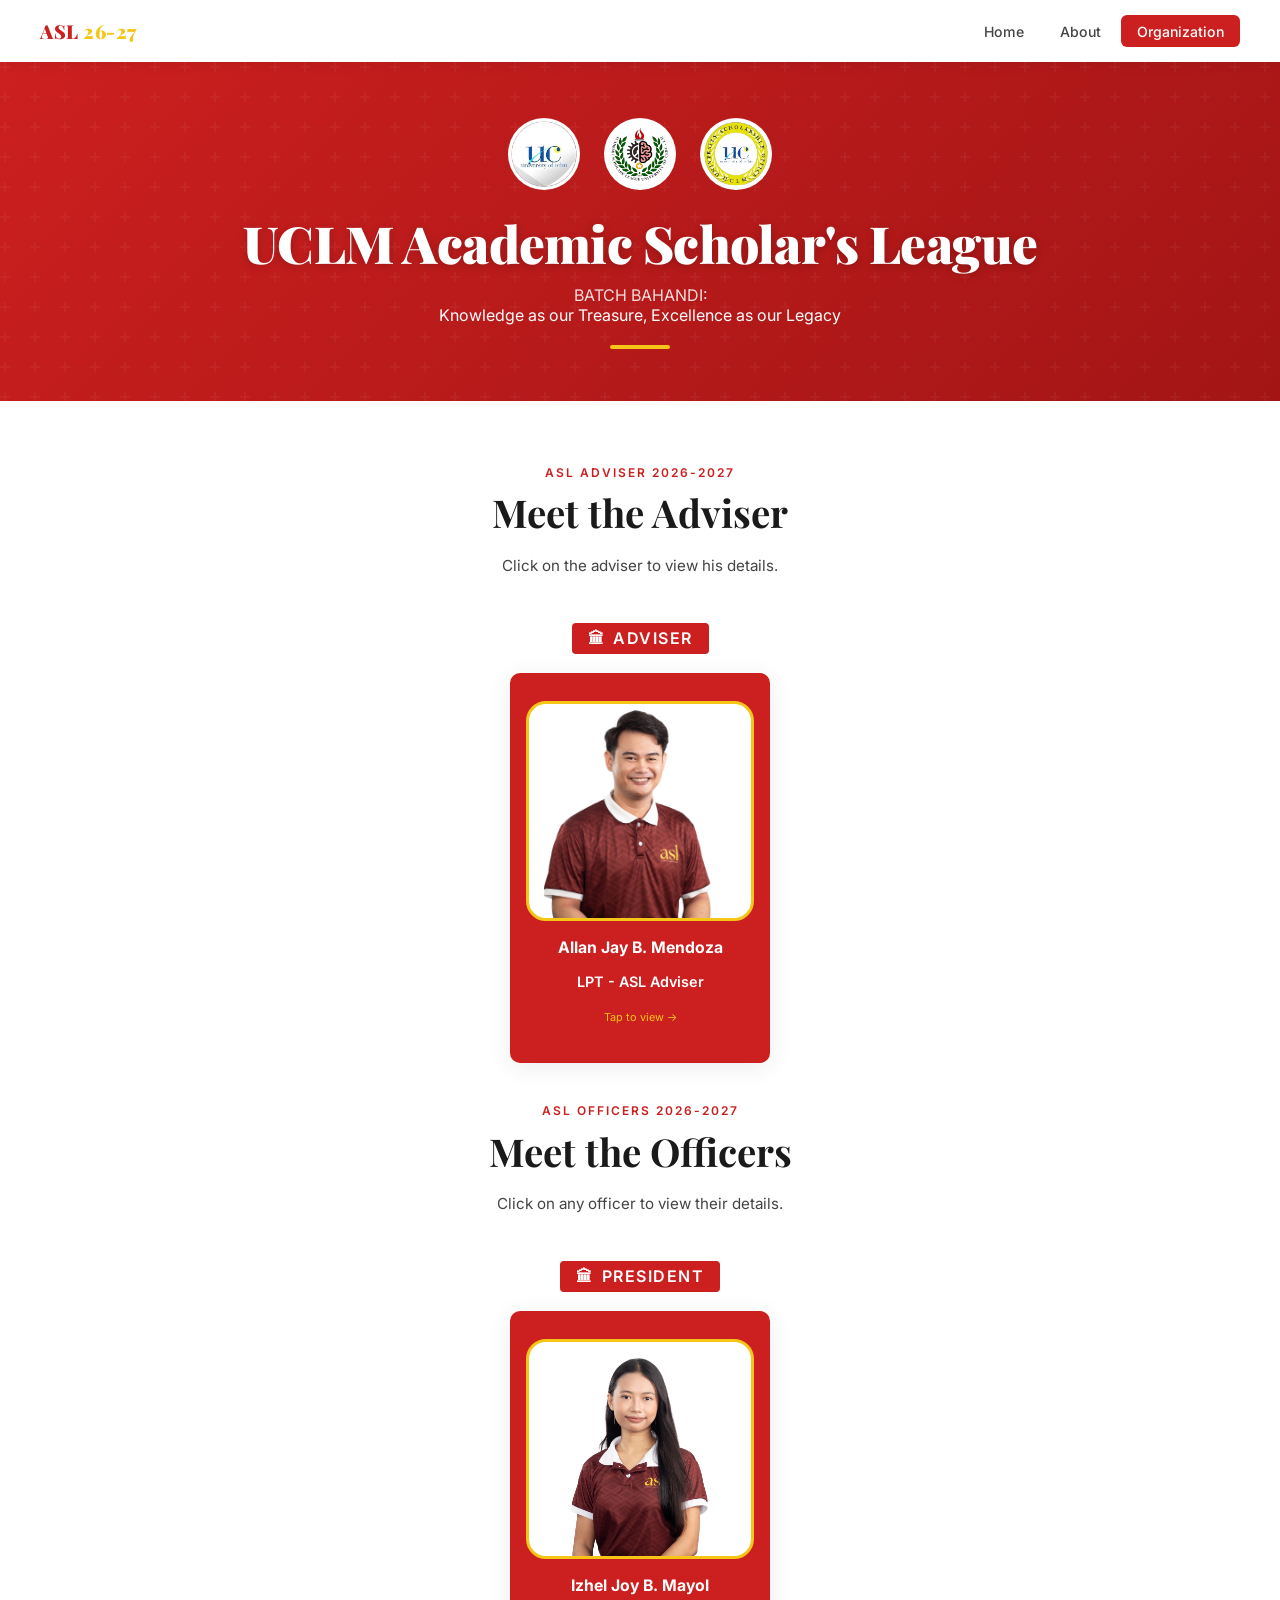
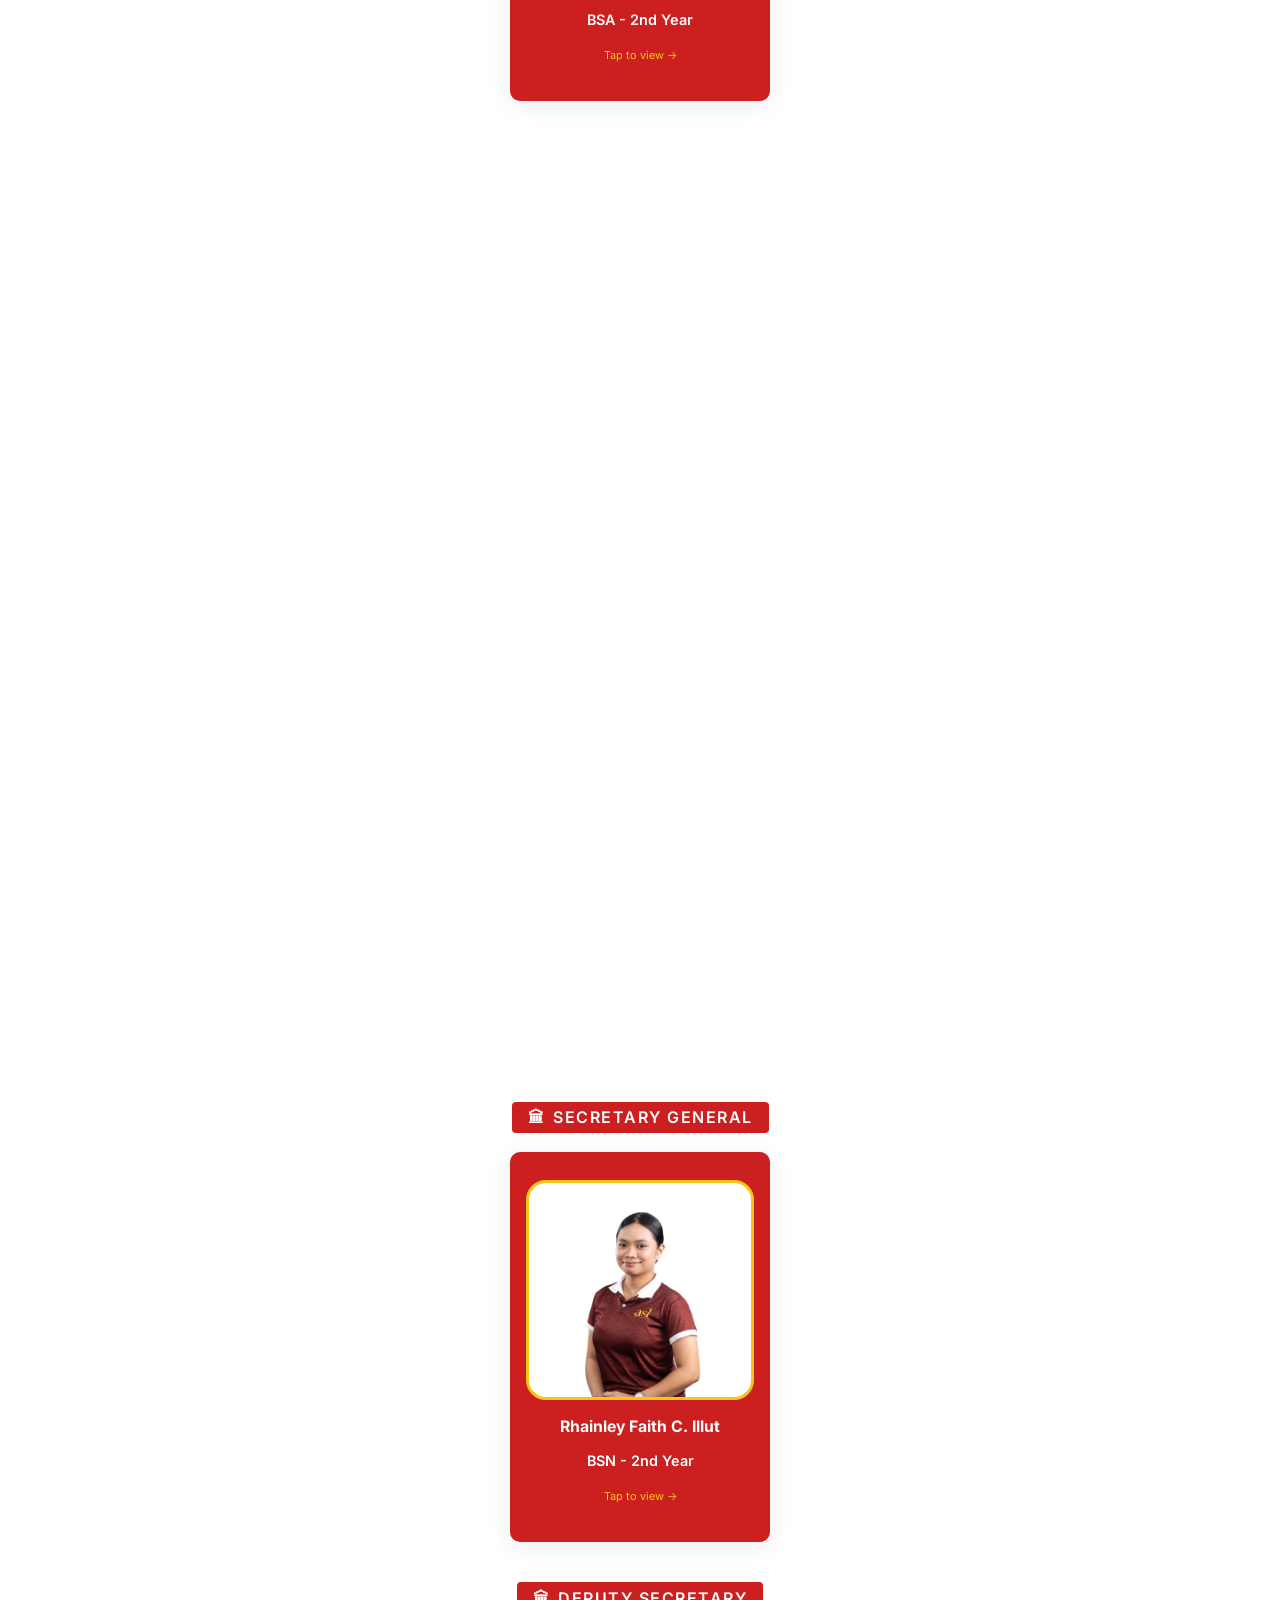
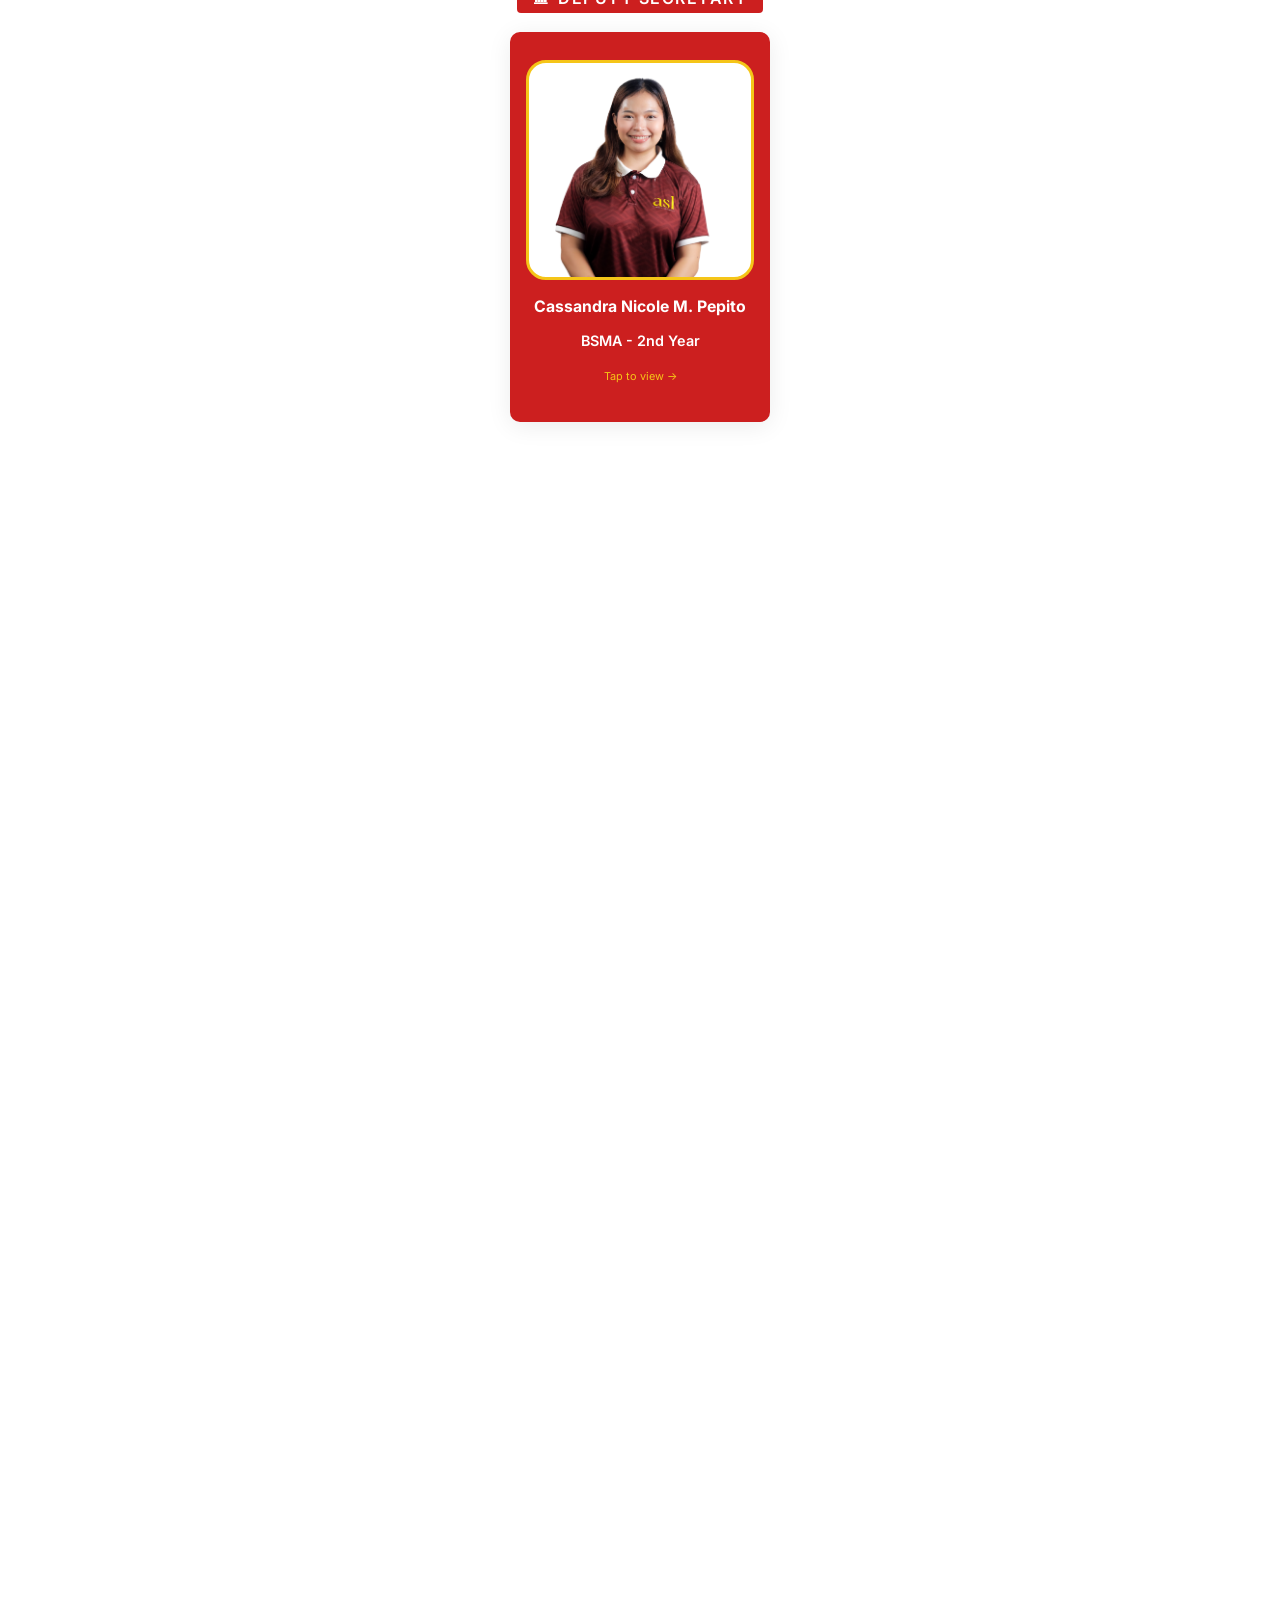
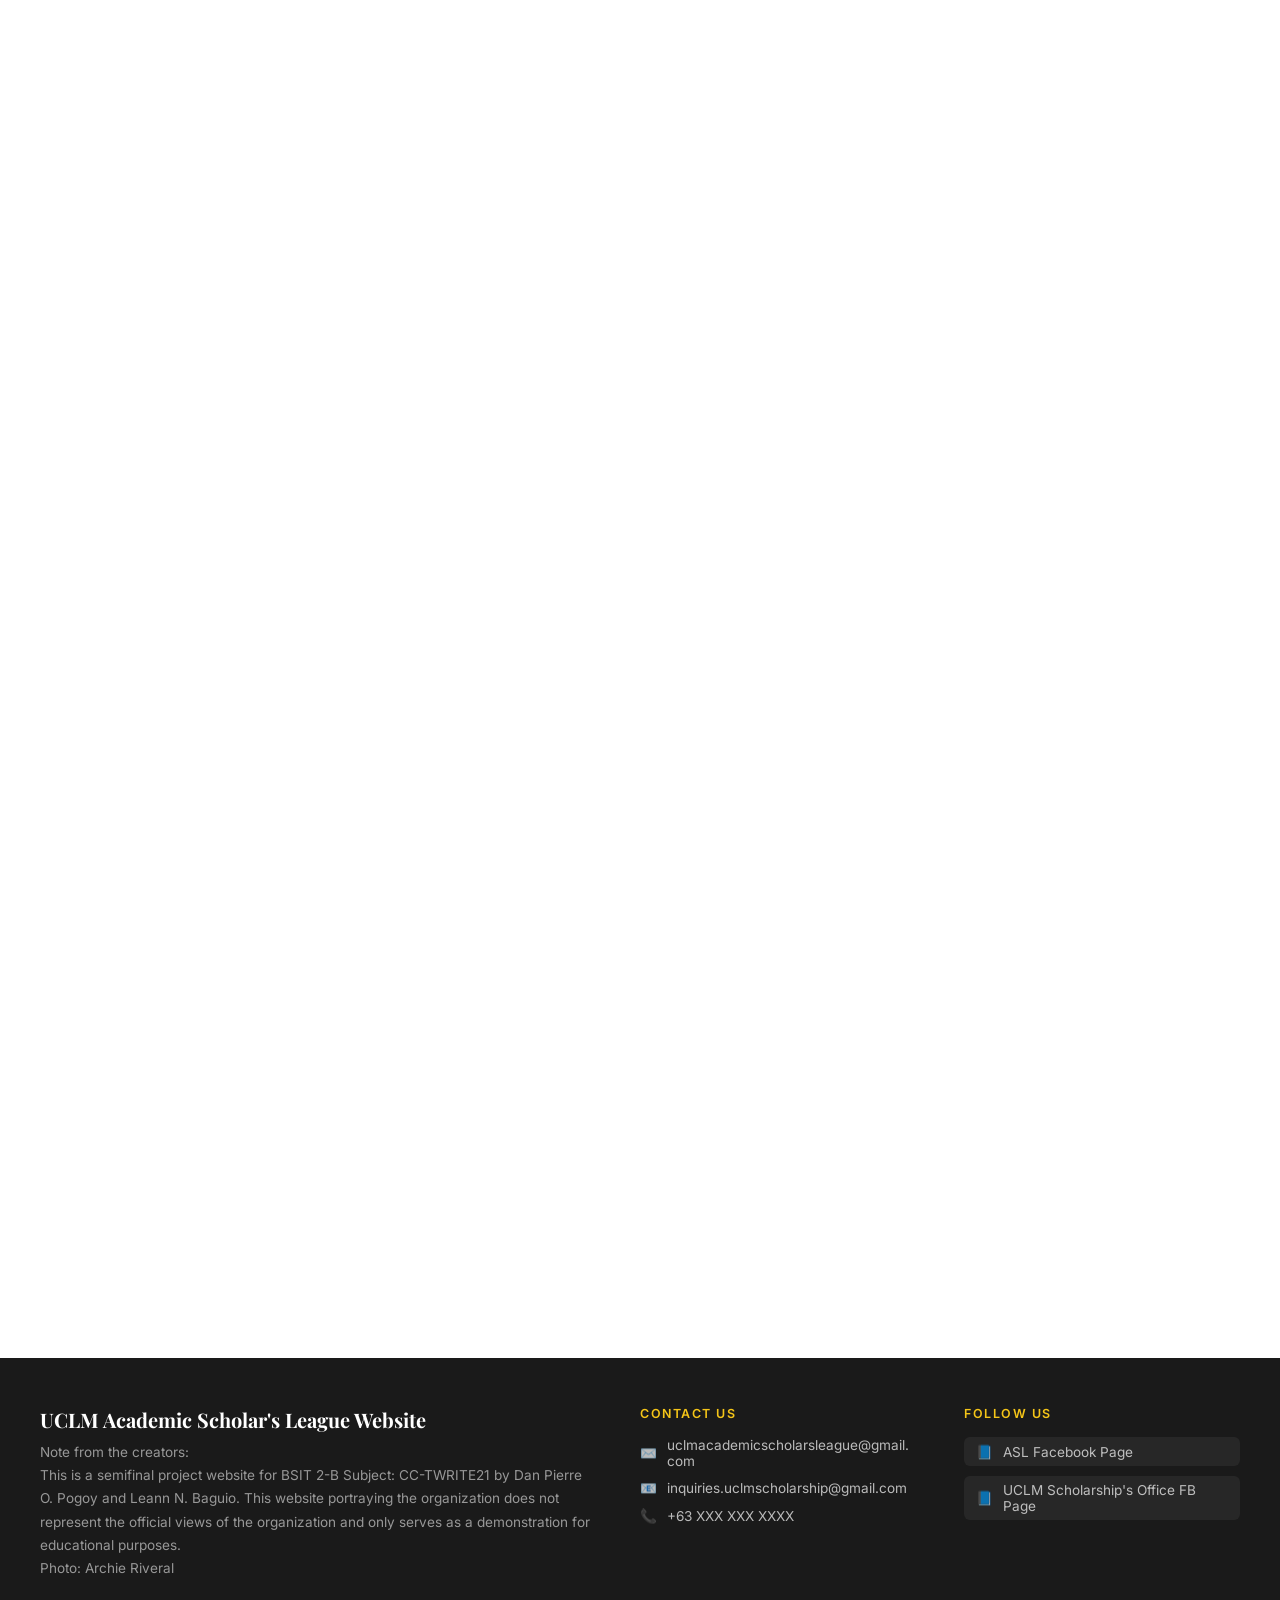
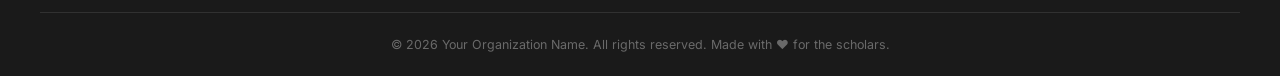
==== commit bcdf83fa: "pics adjustment picture files changed for it to show" ====
--- a/officers.html
+++ b/officers.html
@@ -52,7 +52,7 @@
       <div class="officers-row">
         <button class="officer-card" type="button" data-dialog="officer-adviser">
           <div class="card-front">
-            <div class="avatar"><img src="officer pictures/jaye.png" alt="Photo of Adviser Name" /></div>
+            <div class="avatar"><img src="jaye.png" alt="Photo of Adviser Name" /></div>
             <div class="officer-name">Allan Jay B. Mendoza</div>
             <div class="officer-course">LPT - ASL Adviser</div>
             <div class="view-hint">Tap to view →</div>
@@ -83,7 +83,7 @@
       <div class="officers-row">
         <button class="officer-card" type="button" data-dialog="officer-president">
           <div class="card-front">
-            <div class="avatar"><img src="officer pictures/izhel.png" alt="Photo of Officer Name" /></div>
+            <div class="avatar"><img src="izhel.png" alt="Photo of Officer Name" /></div>
             <div class="officer-name">Izhel Joy B. Mayol</div>
             <div class="officer-course">BSA - 2nd Year</div>
             <div class="view-hint">Tap to view →</div>
@@ -104,7 +104,7 @@
       <div class="officers-row">
         <button class="officer-card" type="button" data-dialog="officer-vp-college">
           <div class="card-front">
-            <div class="avatar"><img src="officer pictures/dan.png" alt="Photo of Officer Name" /></div>
+            <div class="avatar"><img src="dan.png" alt="Photo of Officer Name" /></div>
             <div class="officer-name">Dan Pierre O. Pogoy</div>
             <div class="officer-course">BSIT - 2nd Year</div>
             <div class="view-hint">Tap to view →</div>
@@ -126,7 +126,7 @@
       <div class="officers-row">
         <button class="officer-card" type="button" data-dialog="officer-vp-shs">
           <div class="card-front">
-            <div class="avatar"><img src="officer pictures/noah.png" alt="Photo of Officer Name" /></div>
+            <div class="avatar"><img src="noah.png" alt="Photo of Officer Name" /></div>
             <div class="officer-name">Noah Jade Ponce</div>
             <div class="officer-course">SHS ABM 12</div>
             <div class="view-hint">Tap to view →</div>
@@ -147,7 +147,7 @@
       <div class="officers-row">
         <button class="officer-card" type="button" data-dialog="officer-secretary">
           <div class="card-front">
-            <div class="avatar"><img src="officer pictures/rhainley.png" alt="Photo of Officer Name" /></div>
+            <div class="avatar"><img src="rhainley.png" alt="Photo of Officer Name" /></div>
             <div class="officer-name">Rhainley Faith C. Illut</div>
             <div class="officer-course">BSN - 2nd Year</div>
             <div class="view-hint">Tap to view →</div>
@@ -168,7 +168,7 @@
       <div class="officers-row">
         <button class="officer-card" type="button" data-dialog="officer-deputy-secretary">
           <div class="card-front">
-            <div class="avatar"><img src="officer pictures/cassy.png" alt="Photo of Officer Name" /></div>
+            <div class="avatar"><img src="cassy.png" alt="Photo of Officer Name" /></div>
             <div class="officer-name">Cassandra Nicole M. Pepito</div>
             <div class="officer-course">BSMA - 2nd Year</div>
             <div class="view-hint">Tap to view →</div>
@@ -188,7 +188,7 @@
       <div class="officers-row">
         <button class="officer-card" type="button" data-dialog="officer-finance">
           <div class="card-front">
-            <div class="avatar"><img src="officer pictures/princes.png" alt="Photo of Officer Name" /></div>
+            <div class="avatar"><img src="princes.png" alt="Photo of Officer Name" /></div>
             <div class="officer-name">Princes Ann Y. Pongautan</div>
             <div class="officer-course">BSMA - 3rd Year</div>
             <div class="view-hint">Tap to view →</div>
@@ -205,7 +205,7 @@
       <div class="officers-row">
         <button class="officer-card" type="button" data-dialog="officer-treasurer">
           <div class="card-front">
-            <div class="avatar"><img src="officer pictures/jullane.png" alt="Photo of Officer Name" /></div>
+            <div class="avatar"><img src="jullane.png" alt="Photo of Officer Name" /></div>
             <div class="officer-name">Jullane Rose E. Avergonzado</div>
             <div class="officer-course">BSA - 3rd Year</div>
             <div class="view-hint">Tap to view →</div>
@@ -225,7 +225,7 @@
       <div class="officers-row">
         <button class="officer-card" type="button" data-dialog="officer-auditor">
           <div class="card-front">
-            <div class="avatar"><img src="officer pictures/kian.png" alt="Photo of Officer Name" /></div>
+            <div class="avatar"><img src="kian.png" alt="Photo of Officer Name" /></div>
             <div class="officer-name">Kian D. Bantoc</div>
             <div class="officer-course">BSA - 2nd Year</div>
             <div class="view-hint">Tap to view →</div>
@@ -244,7 +244,7 @@
       <div class="officers-row">
         <button class="officer-card" type="button" data-dialog="officer-commissioner-membership">
           <div class="card-front">
-            <div class="avatar"><img src="officer pictures/josh.png" alt="Photo of Officer Name" /></div>
+            <div class="avatar"><img src="josh.png" alt="Photo of Officer Name" /></div>
             <div class="officer-name">Josh Lawrence Bedrijo</div>
             <div class="officer-course">BSMT - 1st Year</div>
             <div class="view-hint">Tap to view →</div>
@@ -259,7 +259,7 @@
         </button>
         <button class="officer-card" type="button" data-dialog="officer-commissioner-membership-2">
           <div class="card-front">
-            <div class="avatar"><img src="officer pictures/jade.png" alt="Photo of Officer Name" /></div>
+            <div class="avatar"><img src="jade.png" alt="Photo of Officer Name" /></div>
             <div class="officer-name">Jade Yacenth B. Toring</div>
             <div class="officer-course">BSHM - 3rd Year</div>
             <div class="view-hint">Tap to view →</div>
@@ -278,7 +278,7 @@
       <div class="officers-row">
         <button class="officer-card" type="button" data-dialog="officer-head-officer-1">
           <div class="card-front">
-            <div class="avatar"><img src="officer pictures/jarred.png" alt="Photo of Officer Name" /></div>
+            <div class="avatar"><img src="jarred.png" alt="Photo of Officer Name" /></div>
             <div class="officer-name">Jarred O. Advincula - Communication</div>
             <div class="officer-course">BSCPE - 1st Year</div>
             <div class="view-hint">Tap to view →</div>
@@ -292,7 +292,7 @@
         </button>
         <button class="officer-card" type="button" data-dialog="officer-head-officer-2">
           <div class="card-front">
-            <div class="avatar"><img src="officer pictures/bj.png" alt="Photo of Officer Name" /></div>
+            <div class="avatar"><img src="bj.png" alt="Photo of Officer Name" /></div>
             <div class="officer-name">BJ Brent G. Suarez - Media</div>
             <div class="officer-course">BSTM - 4th Year</div>
             <div class="view-hint">Tap to view →</div>
@@ -306,7 +306,7 @@
         </button>
         <button class="officer-card" type="button" data-dialog="officer-head-officer-3">
           <div class="card-front">
-            <div class="avatar"><img src="officer pictures/eller.png" alt="Photo of Officer Name" /></div>
+            <div class="avatar"><img src="eller.png" alt="Photo of Officer Name" /></div>
             <div class="officer-name">Eller H. Aves- Health and Safety</div>
             <div class="officer-course">BSTM - 2nd Year</div>
             <div class="view-hint">Tap to view →</div>
@@ -326,7 +326,7 @@
       <div class="officers-row">
         <button class="officer-card" type="button" data-dialog="officer-communication-officer-1">
           <div class="card-front">
-            <div class="avatar"><img src="officer pictures/diana.png" alt="Photo of Officer Name" /></div>
+            <div class="avatar"><img src="diana.png" alt="Photo of Officer Name" /></div>
             <div class="officer-name">Diana Therese Lastomen</div>
             <div class="officer-course">BSCA - 2nd Year</div>
             <div class="view-hint">Tap to view →</div>
@@ -341,7 +341,7 @@
         </button>
         <button class="officer-card" type="button" data-dialog="officer-communication-officer-2">
           <div class="card-front">
-            <div class="avatar"><img src="officer pictures/aira.png" alt="Photo of Officer Name" /></div>
+            <div class="avatar"><img src="aira.png" alt="Photo of Officer Name" /></div>
             <div class="officer-name">Aira Joy B. Macadat</div>
             <div class="officer-course">BSTM - 4th Year</div>
             <div class="view-hint">Tap to view →</div>
@@ -355,7 +355,7 @@
         </button>
         <button class="officer-card" type="button" data-dialog="officer-communication-officer-3">
           <div class="card-front">
-            <div class="avatar"><img src="officer pictures/jasmine2.png" alt="Photo of Officer Name" /></div>
+            <div class="avatar"><img src="jasmine2.png" alt="Photo of Officer Name" /></div>
             <div class="officer-name">Jasmine Louise Oyao</div>
             <div class="officer-course">BSCA - 3rd Year</div>
             <div class="view-hint">Tap to view →</div>
@@ -377,7 +377,7 @@
       <div class="officers-row">
         <button class="officer-card" type="button" data-dialog="officer-media-officer-1">
           <div class="card-front">
-            <div class="avatar"><img src="officer pictures/naomi.png" alt="Photo of Officer Name" /></div>
+            <div class="avatar"><img src="naomi.png" alt="Photo of Officer Name" /></div>
             <div class="officer-name">Naomi M. Labangon</div>
             <div class="officer-course">BSTM - 3rd Year</div>
             <div class="view-hint">Tap to view →</div>
@@ -392,7 +392,7 @@
         </button>
         <button class="officer-card" type="button" data-dialog="officer-media-officer-2">
           <div class="card-front">
-            <div class="avatar"><img src="officer pictures/charmay.png" alt="Photo of Officer Name" /></div>
+            <div class="avatar"><img src="charmay.png" alt="Photo of Officer Name" /></div>
             <div class="officer-name">Charmay F. Bueno</div>
             <div class="officer-course">BSED-E - 1st Year</div>
             <div class="view-hint">Tap to view →</div>
@@ -405,7 +405,7 @@
         </button>
         <button class="officer-card" type="button" data-dialog="officer-media-officer-3">
           <div class="card-front">
-            <div class="avatar"><img src="officer pictures/mark.png" alt="Photo of Officer Name" /></div>
+            <div class="avatar"><img src="mark.png" alt="Photo of Officer Name" /></div>
             <div class="officer-name">Mark Carlo L. Galindez</div>
             <div class="officer-course">BSN - 2nd Year</div>
             <div class="view-hint">Tap to view →</div>
@@ -426,7 +426,7 @@
       <div class="officers-row">
         <button class="officer-card" type="button" data-dialog="officer-docu-officer-1">
           <div class="card-front">
-            <div class="avatar"><img src="officer pictures/archie.png" alt="Photo of Officer Name" /></div>
+            <div class="avatar"><img src="archie.png" alt="Photo of Officer Name" /></div>
             <div class="officer-name">Archie F. Riveral</div>
             <div class="officer-course">BSTM - 4th Year</div>
             <div class="view-hint">Tap to view →</div>
@@ -440,7 +440,7 @@
         </button>
         <button class="officer-card" type="button" data-dialog="officer-docu-officer-2">
           <div class="card-front">
-            <div class="avatar"><img src="officer pictures/dominique.png" alt="Photo of Officer Name" /></div>
+            <div class="avatar"><img src="dominique.png" alt="Photo of Officer Name" /></div>
             <div class="officer-name">Dominique D. Quijote</div>
             <div class="officer-course">BSMT - 2nd Year</div>
             <div class="view-hint">Tap to view →</div>
@@ -453,7 +453,7 @@
         </button>
         <button class="officer-card" type="button" data-dialog="officer-docu-officer-3">
           <div class="card-front">
-            <div class="avatar"><img src="officer pictures/ashley.png" alt="Photo of Officer Name" /></div>
+            <div class="avatar"><img src="ashley.png" alt="Photo of Officer Name" /></div>
             <div class="officer-name">Ashley Jane Oponda</div>
             <div class="officer-course">BSED-S - 1st Year</div>
             <div class="view-hint">Tap to view →</div>
@@ -473,7 +473,7 @@
       <div class="officers-row">
         <button class="officer-card" type="button" data-dialog="officer-has-officer-1">
           <div class="card-front">
-            <div class="avatar"><img src="officer pictures/shyjean.png" alt="Photo of Officer Name" /></div>
+            <div class="avatar"><img src="shyjean.png" alt="Photo of Officer Name" /></div>
             <div class="officer-name">Shyjean Nicole A. Lopez</div>
             <div class="officer-course">BSMA - 4th Year</div>
             <div class="view-hint">Tap to view →</div>
@@ -487,7 +487,7 @@
         </button>
         <button class="officer-card" type="button" data-dialog="officer-has-officer-2">
           <div class="card-front">
-            <div class="avatar"><img src="officer pictures/gracielle.png" alt="Photo of Officer Name" /></div>
+            <div class="avatar"><img src="gracielle.png" alt="Photo of Officer Name" /></div>
             <div class="officer-name">Gracielle Dawn M. Bueno</div>
             <div class="officer-course">BSMA - 2nd Year</div>
             <div class="view-hint">Tap to view →</div>
@@ -508,7 +508,7 @@
       <div class="officers-row">
         <button class="officer-card" type="button" data-dialog="officer-rep-officer-1">
           <div class="card-front">
-            <div class="avatar"><img src="officer pictures/hannah.png" alt="Photo of Officer Name" /></div>
+            <div class="avatar"><img src="hannah.png" alt="Photo of Officer Name" /></div>
             <div class="officer-name">Hannah Faith Alas</div>
             <div class="officer-position">Business and Accountancy Representative</div>
             <div class="officer-course">BSMA - 4th Year</div> 
@@ -523,7 +523,7 @@
         </button>
         <button class="officer-card" type="button" data-dialog="officer-rep-officer-2">
           <div class="card-front">
-            <div class="avatar"><img src="officer pictures/chiyan.png" alt="Photo of Officer Name" /></div>
+            <div class="avatar"><img src="chiyan.png" alt="Photo of Officer Name" /></div>
             <div class="officer-name">Chiyan E. Faburada</div>
             <div class="officer-position">Criminology Representative</div>
             <div class="officer-course">BSCrim - 1st Year</div>
@@ -537,7 +537,7 @@
         </button>
         <button class="officer-card" type="button" data-dialog="officer-rep-officer-3">
           <div class="card-front">
-            <div class="avatar"><img src="officer pictures/zyra.png" alt="Photo of Officer Name" /></div>
+            <div class="avatar"><img src="zyra.png" alt="Photo of Officer Name" /></div>
             <div class="officer-name">Zyra B. Dionson</div>
             <div class="officer-position">Customs Administration Representative</div>
             <div class="officer-course">BSCA - 1st Year</div>
@@ -551,7 +551,7 @@
         </button>
         <button class="officer-card" type="button" data-dialog="officer-rep-officer-4">
           <div class="card-front">
-            <div class="avatar"><img src="officer pictures/jane.png" alt="Photo of Officer Name" /></div>
+            <div class="avatar"><img src="jane.png" alt="Photo of Officer Name" /></div>
             <div class="officer-name">Jane Raise C. Dinoy</div>
             <div class="officer-position">Engineering Representative</div>
             <div class="officer-course">BSEE - 2nd Year</div>
@@ -564,7 +564,7 @@
         </button>
         <button class="officer-card" type="button" data-dialog="officer-rep-officer-5">
           <div class="card-front">
-            <div class="avatar"><img src="officer pictures/lougee.png" alt="Photo of Officer Name" /></div>
+            <div class="avatar"><img src="lougee.png" alt="Photo of Officer Name" /></div>
             <div class="officer-name">Lougee Faustor</div>
             <div class="officer-position">Hospitality Management Representative</div>
             <div class="officer-course">BSHM - 3rd Year</div>
@@ -579,7 +579,7 @@
         </button>
         <button class="officer-card" type="button" data-dialog="officer-rep-officer-6">
           <div class="card-front">
-            <div class="avatar"><img src="officer pictures/gave.png" alt="Photo of Officer Name" /></div>
+            <div class="avatar"><img src="gave.png" alt="Photo of Officer Name" /></div>
             <div class="officer-name">Gave Gabrielle Abellana</div>
             <div class="officer-position">Maritime Education Representative</div>
             <div class="officer-course">BSMT - 1st Year</div>
@@ -592,7 +592,7 @@
         </button>
         <button class="officer-card" type="button" data-dialog="officer-rep-officer-7">
           <div class="card-front">
-            <div class="avatar"><img src="officer pictures/mae.png" alt="Photo of Officer Name" /></div>
+            <div class="avatar"><img src="mae.png" alt="Photo of Officer Name" /></div>
             <div class="officer-name">Christian Mae Aniñon</div>
             <div class="officer-position">Nursing Representative</div>
             <div class="officer-course">BSN - 1st Year</div>
@@ -606,7 +606,7 @@
         </button>
         <button class="officer-card" type="button" data-dialog="officer-rep-officer-8">
           <div class="card-front">
-            <div class="avatar"><img src="officer pictures/phoebe.png" alt="Photo of Officer Name" /></div>
+            <div class="avatar"><img src="phoebe.png" alt="Photo of Officer Name" /></div>
             <div class="officer-name">Phoebe Stephanie O. Taghoy</div>
             <div class="officer-position">Teacher Education Representative</div>
             <div class="officer-course">BSED-E - 1st Year</div>
@@ -621,7 +621,7 @@
         </button>
         <button class="officer-card" type="button" data-dialog="officer-rep-officer-9">
           <div class="card-front">
-            <div class="avatar"><img src="officer pictures/pj.png" alt="Photo of Officer Name" /></div>
+            <div class="avatar"><img src="pj.png" alt="Photo of Officer Name" /></div>
             <div class="officer-name">Paul John Estrella</div>
             <div class="officer-position">Tourism Management Representative</div>
             <div class="officer-course">BSTM - 3rd Year</div>
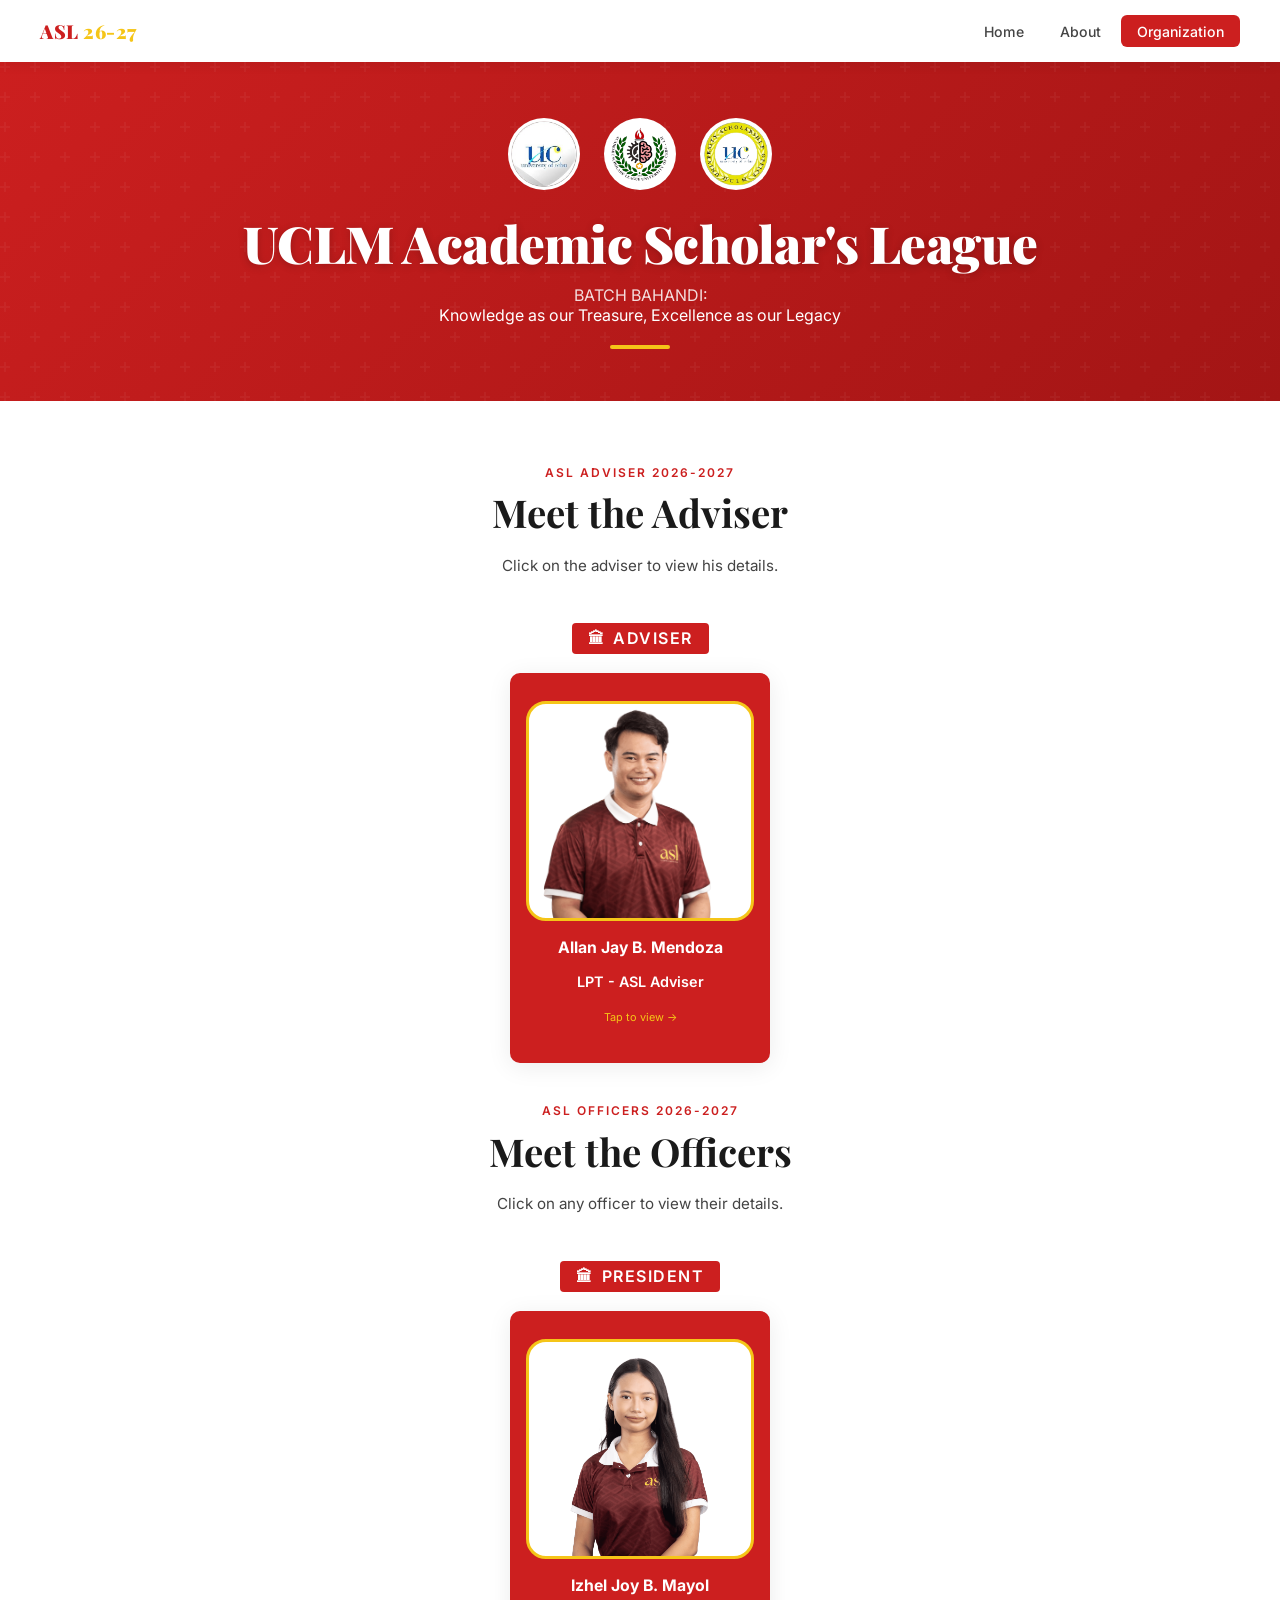
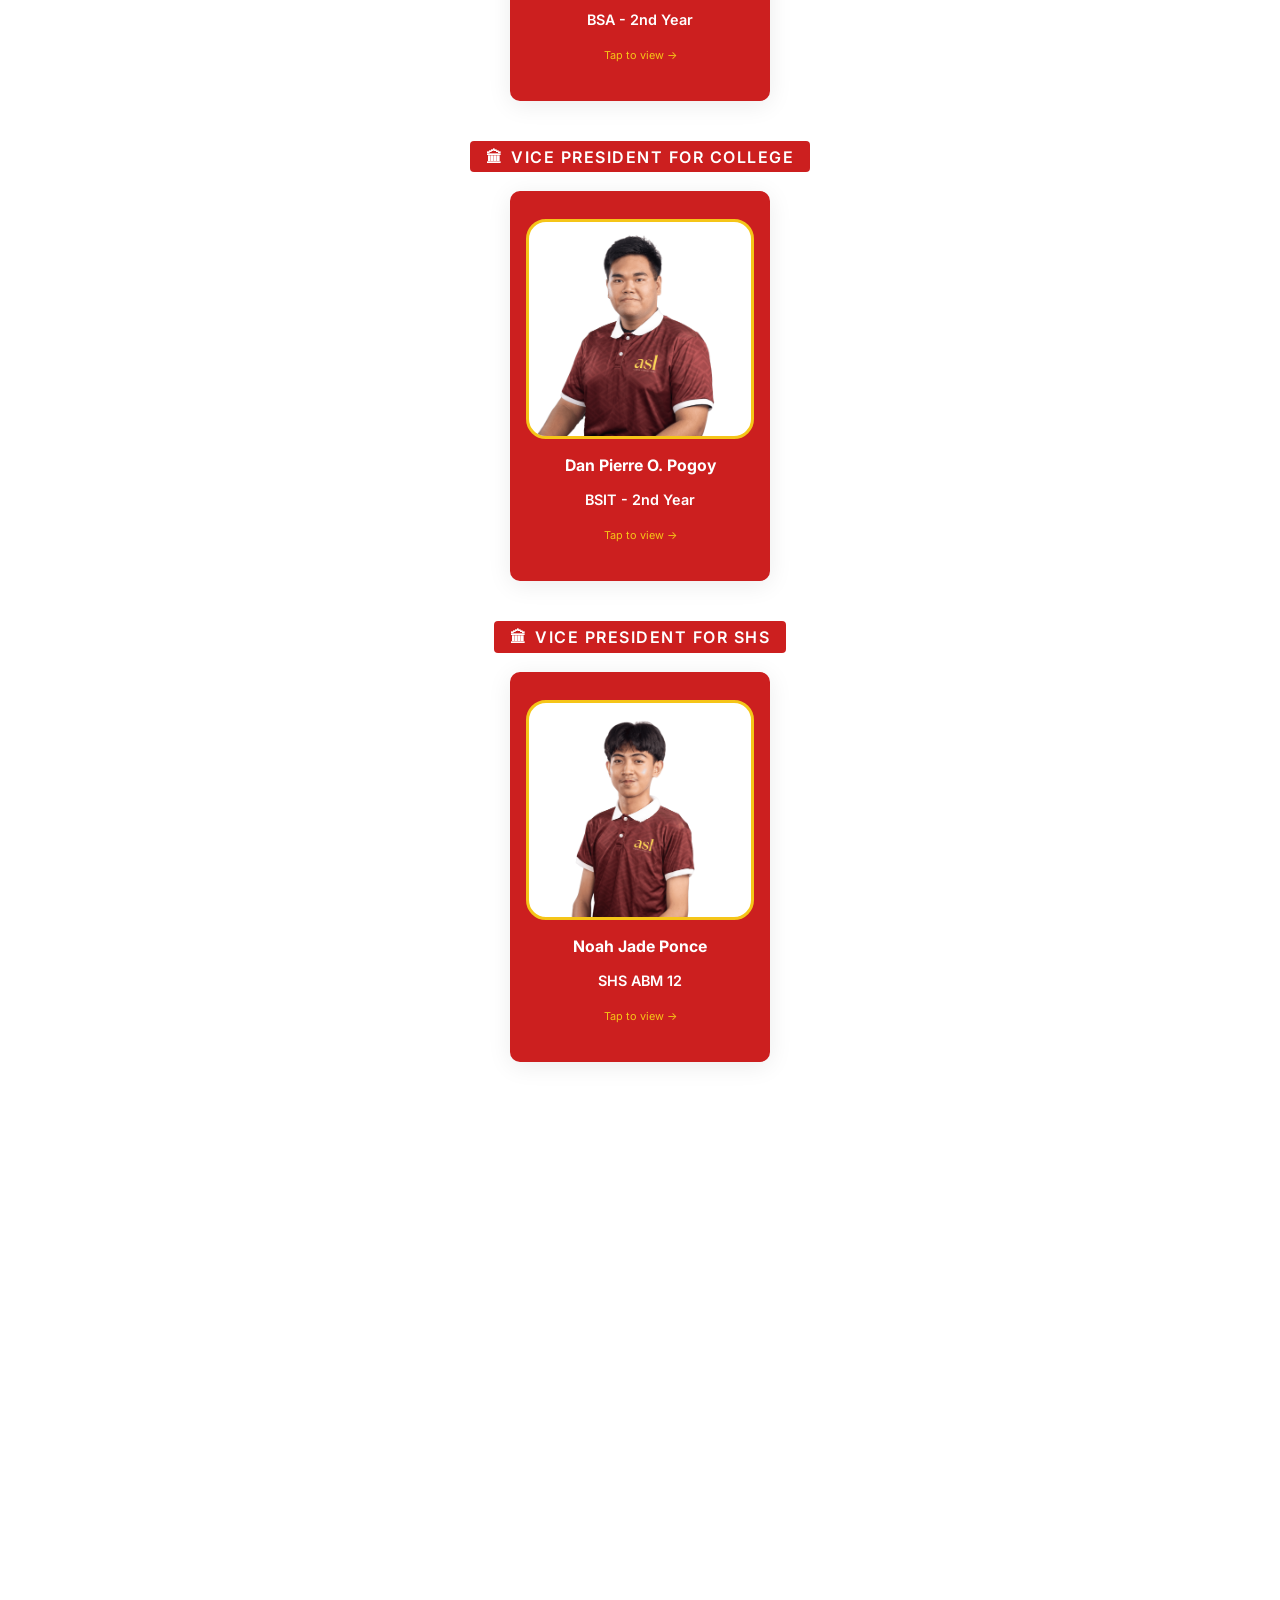
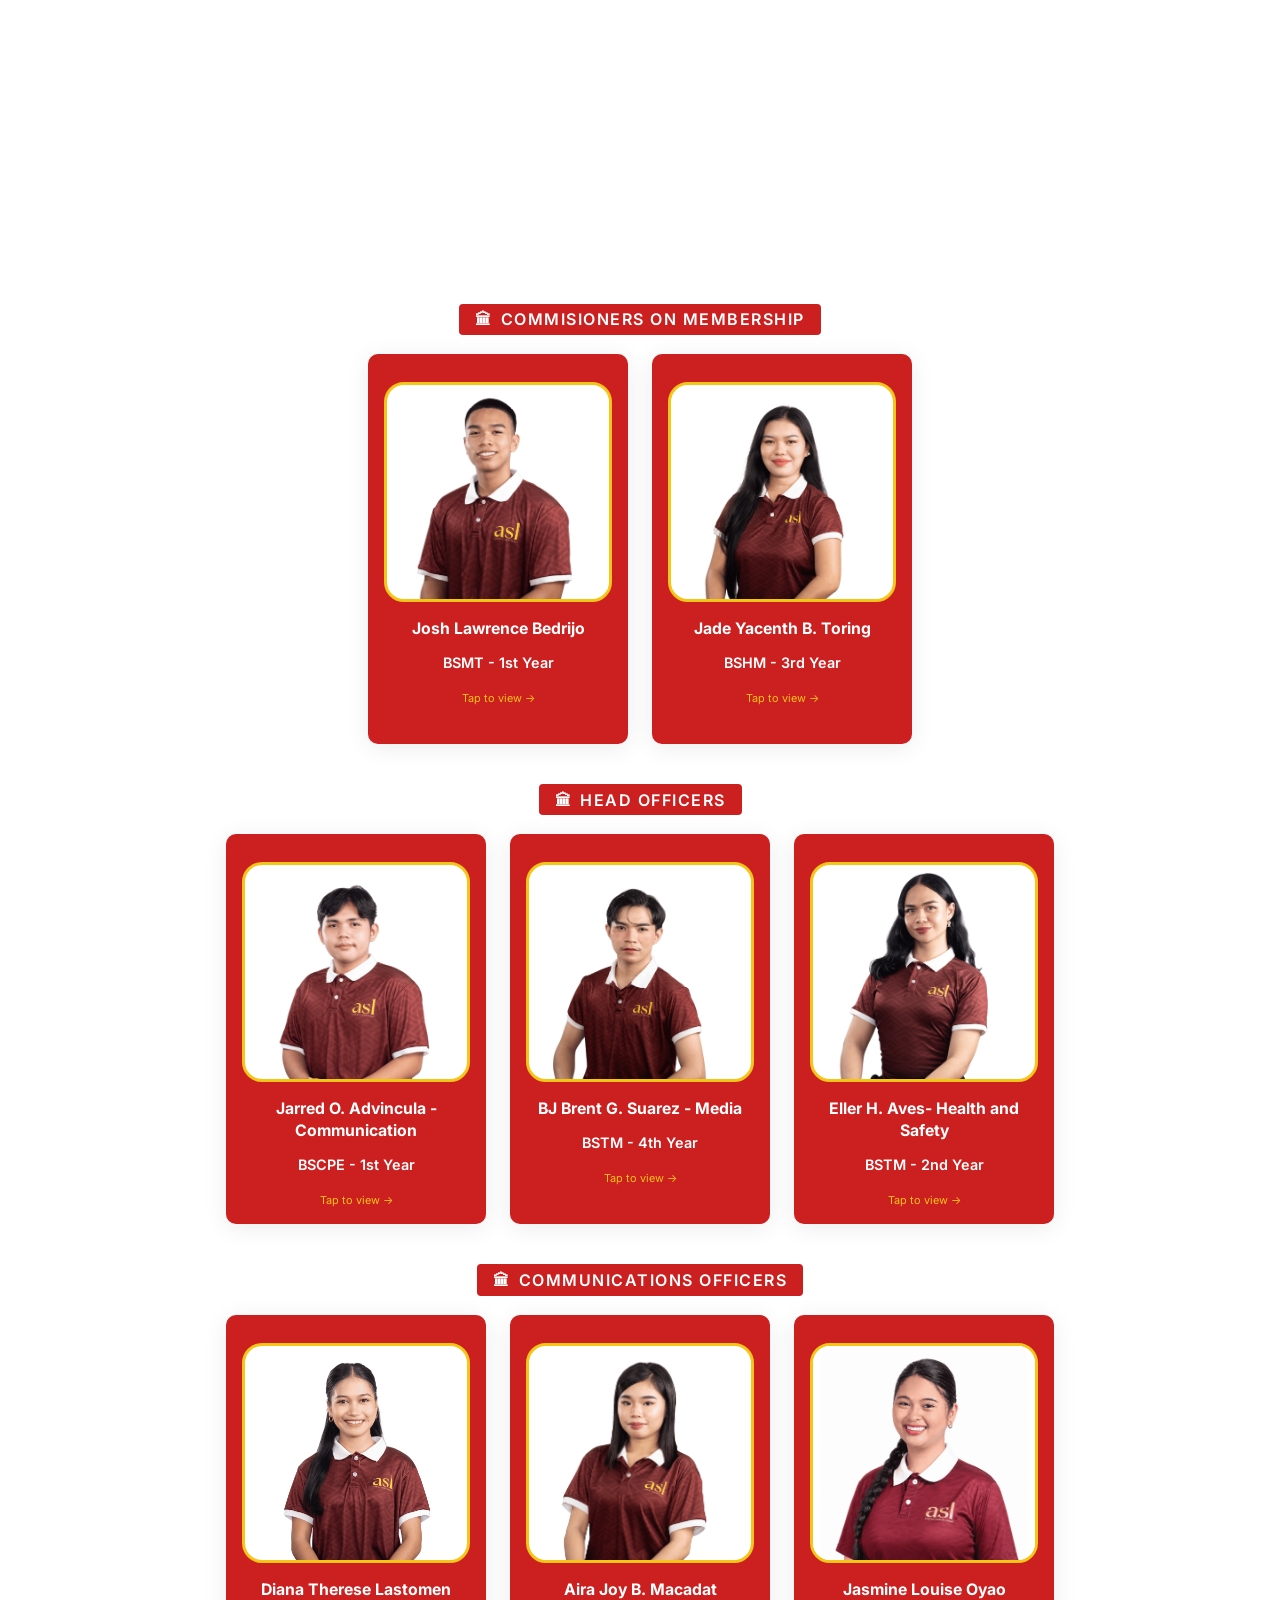
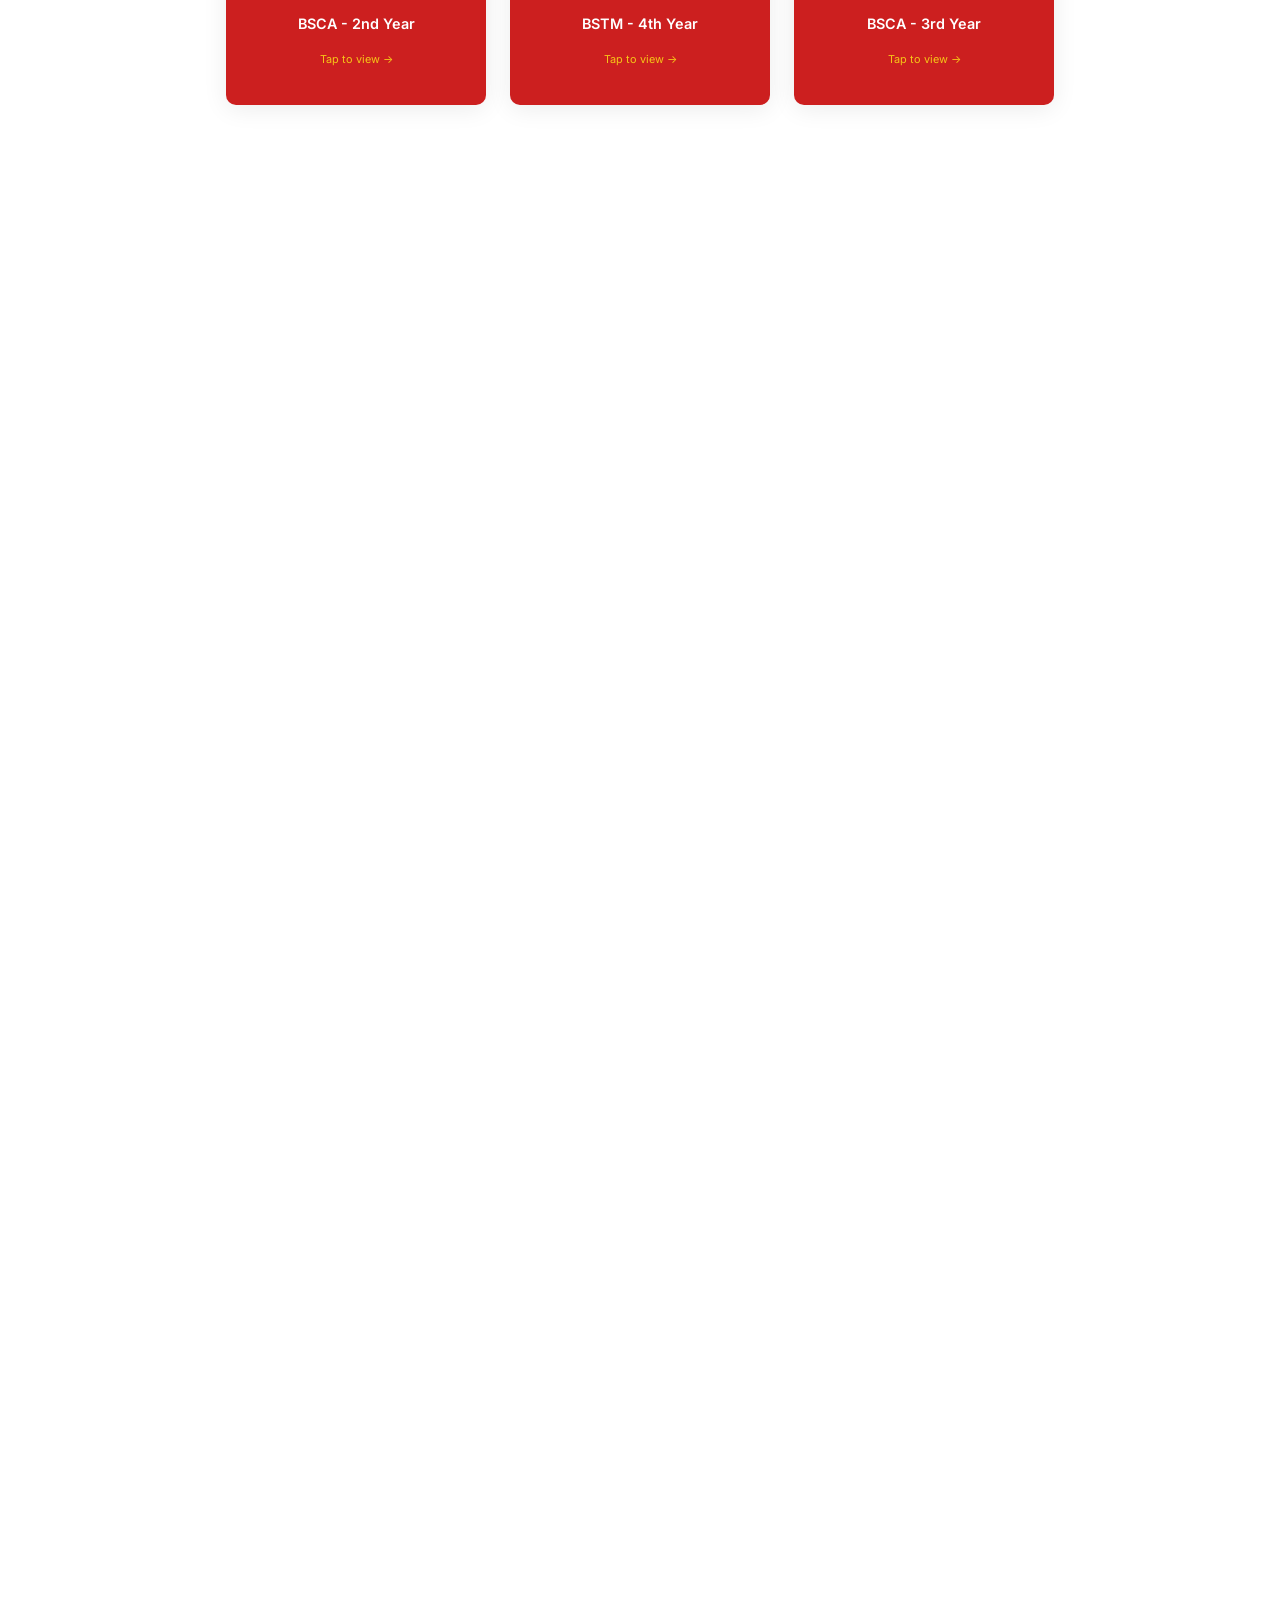
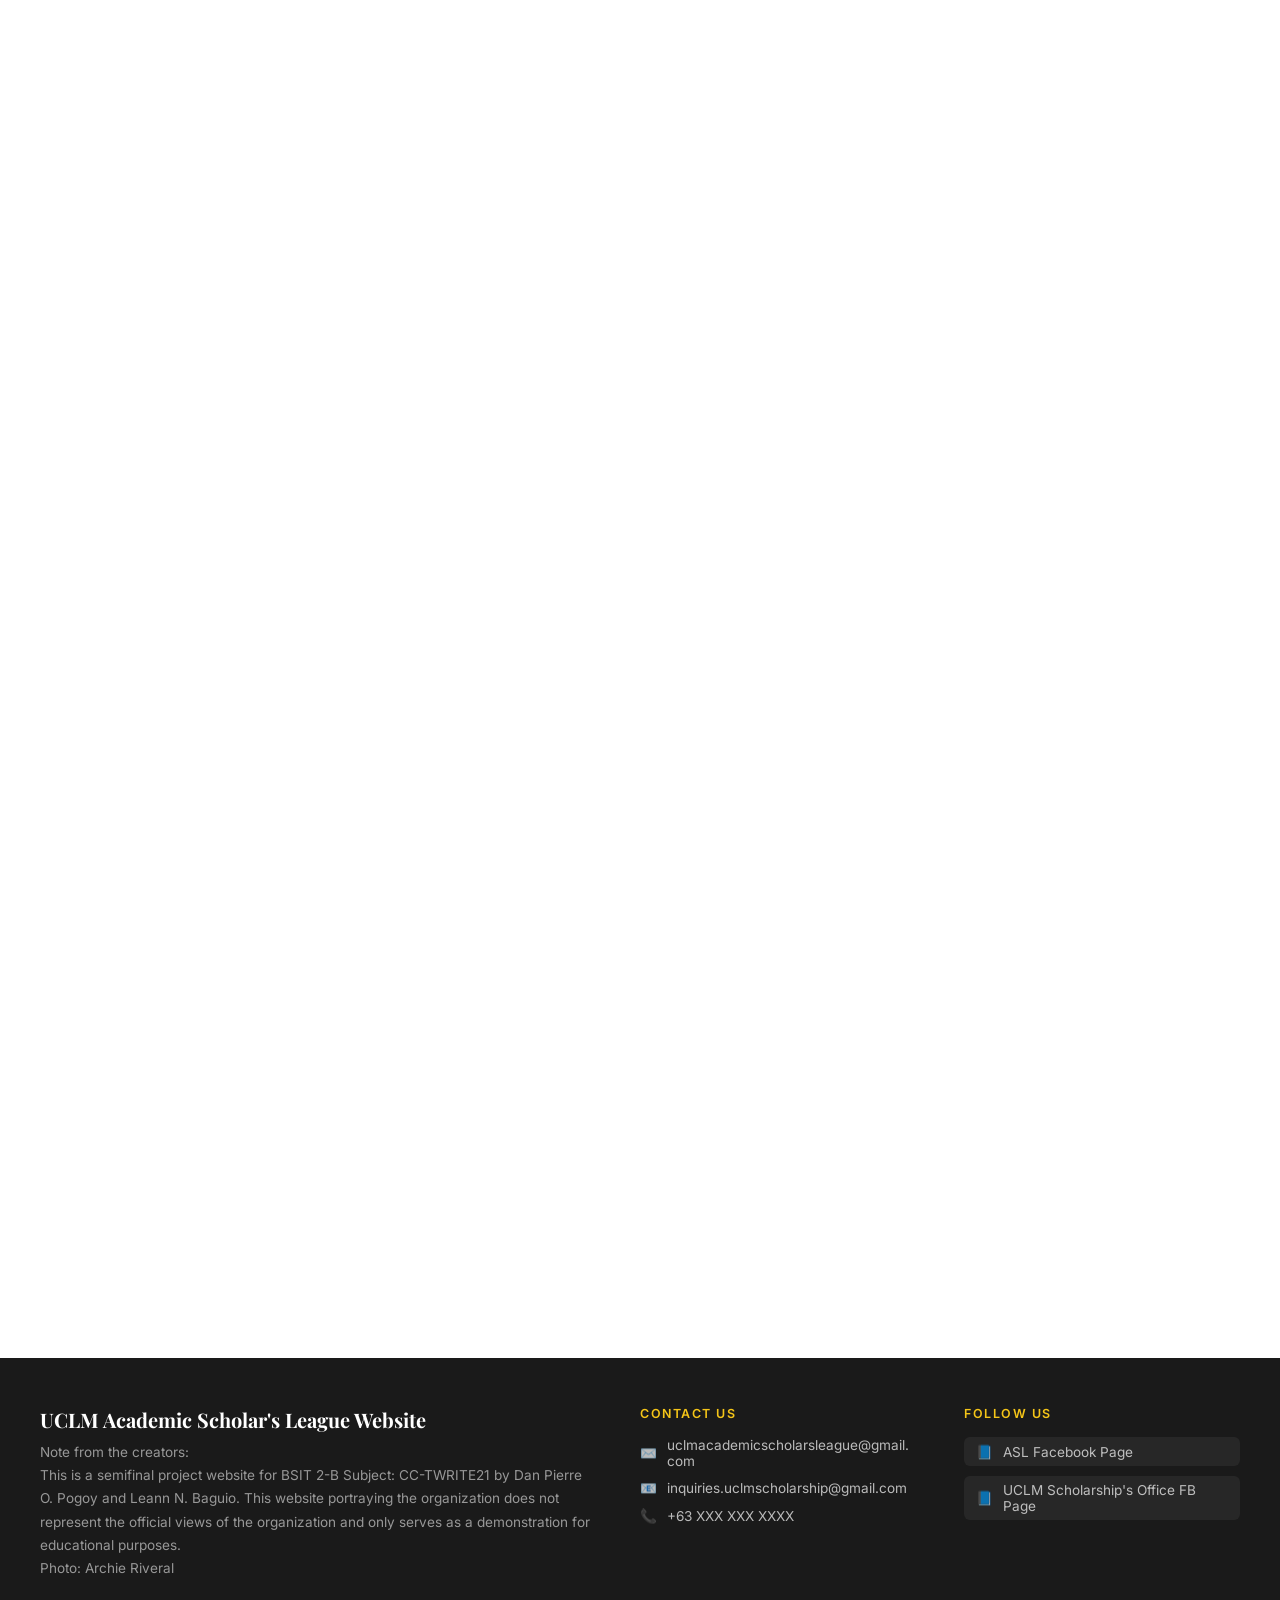
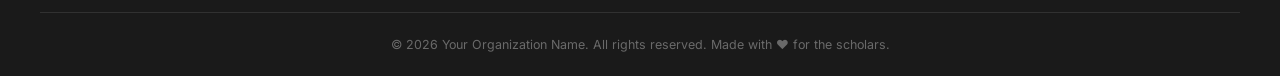
==== commit 9b158aa1: "Update officers.html hid picture: admin mistake" ====
--- a/officers.html
+++ b/officers.html
@@ -405,7 +405,7 @@
         </button>
         <button class="officer-card" type="button" data-dialog="officer-media-officer-3">
           <div class="card-front">
-            <div class="avatar"><img src="mark.png" alt="Photo of Officer Name" /></div>
+            <div class="avatar"><img src="" alt="Photo of Officer Name" /></div>
             <div class="officer-name">Mark Carlo L. Galindez</div>
             <div class="officer-course">BSN - 2nd Year</div>
             <div class="view-hint">Tap to view →</div>
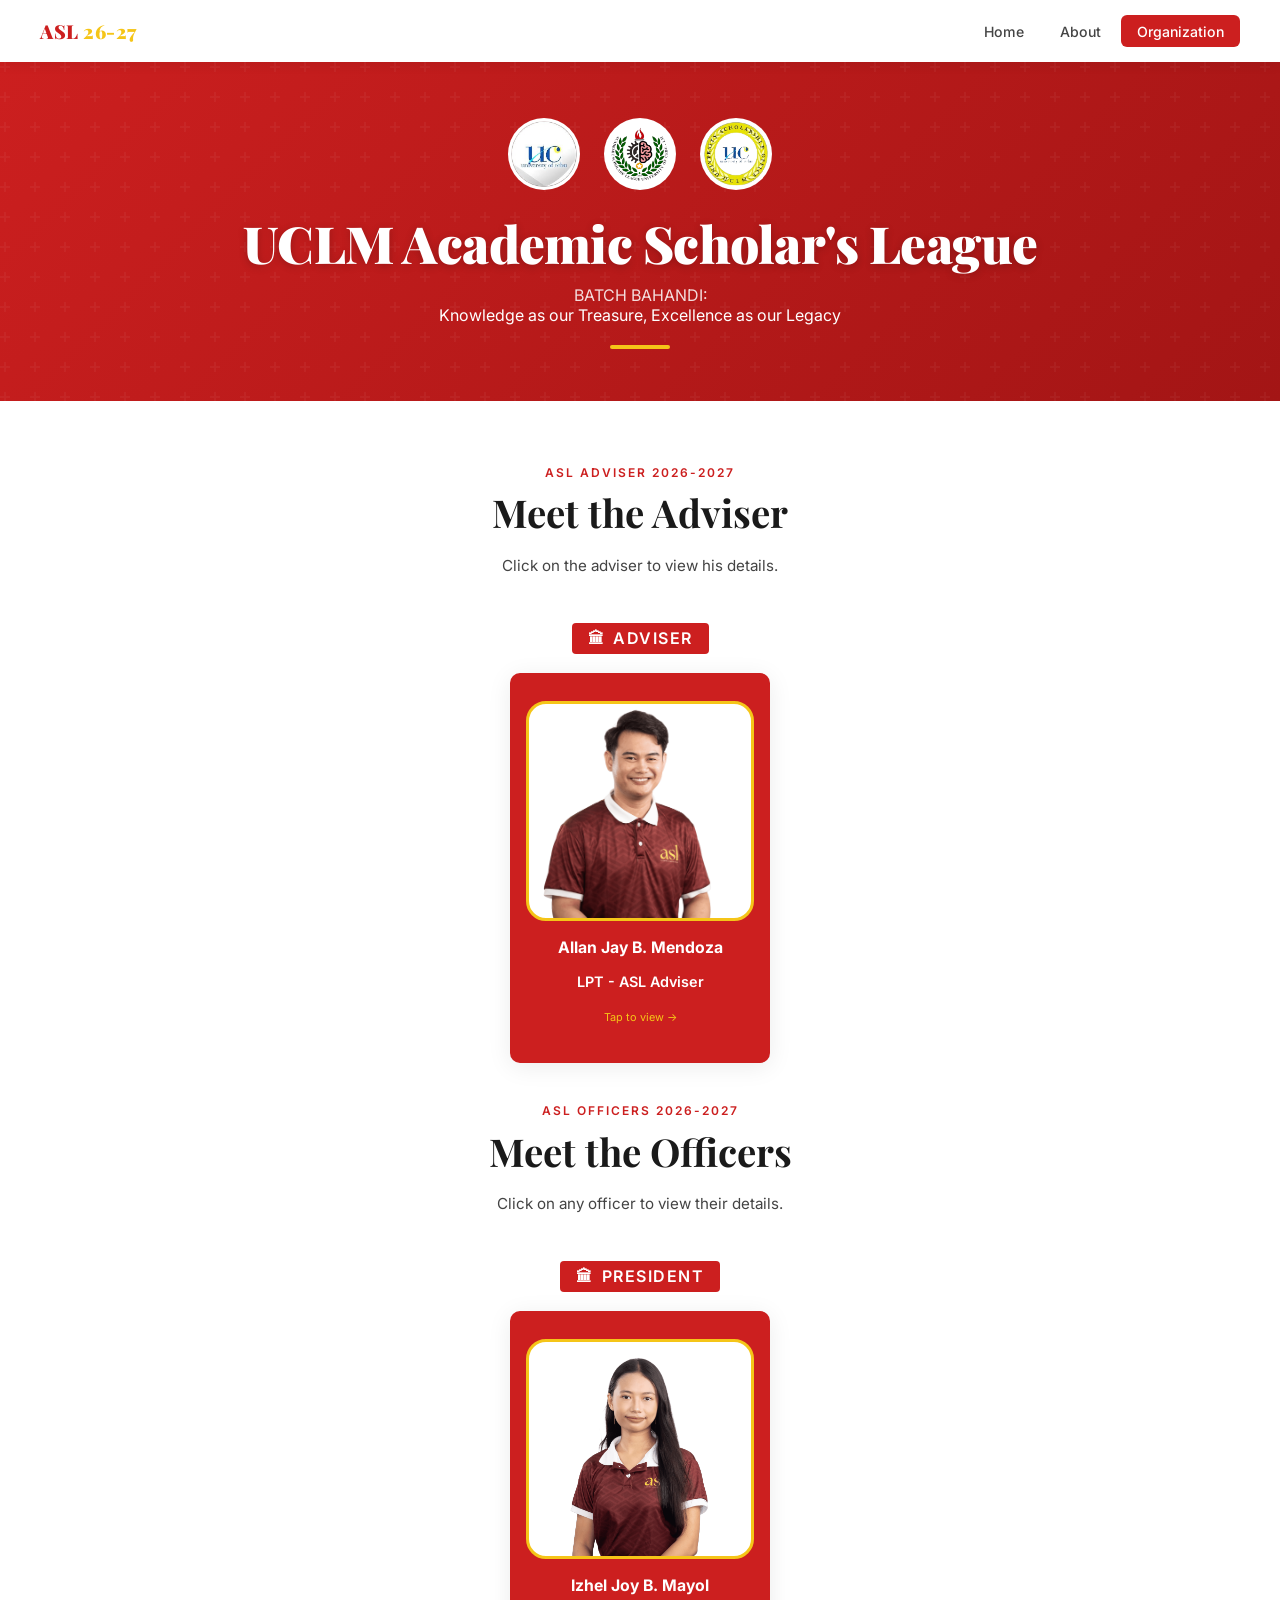
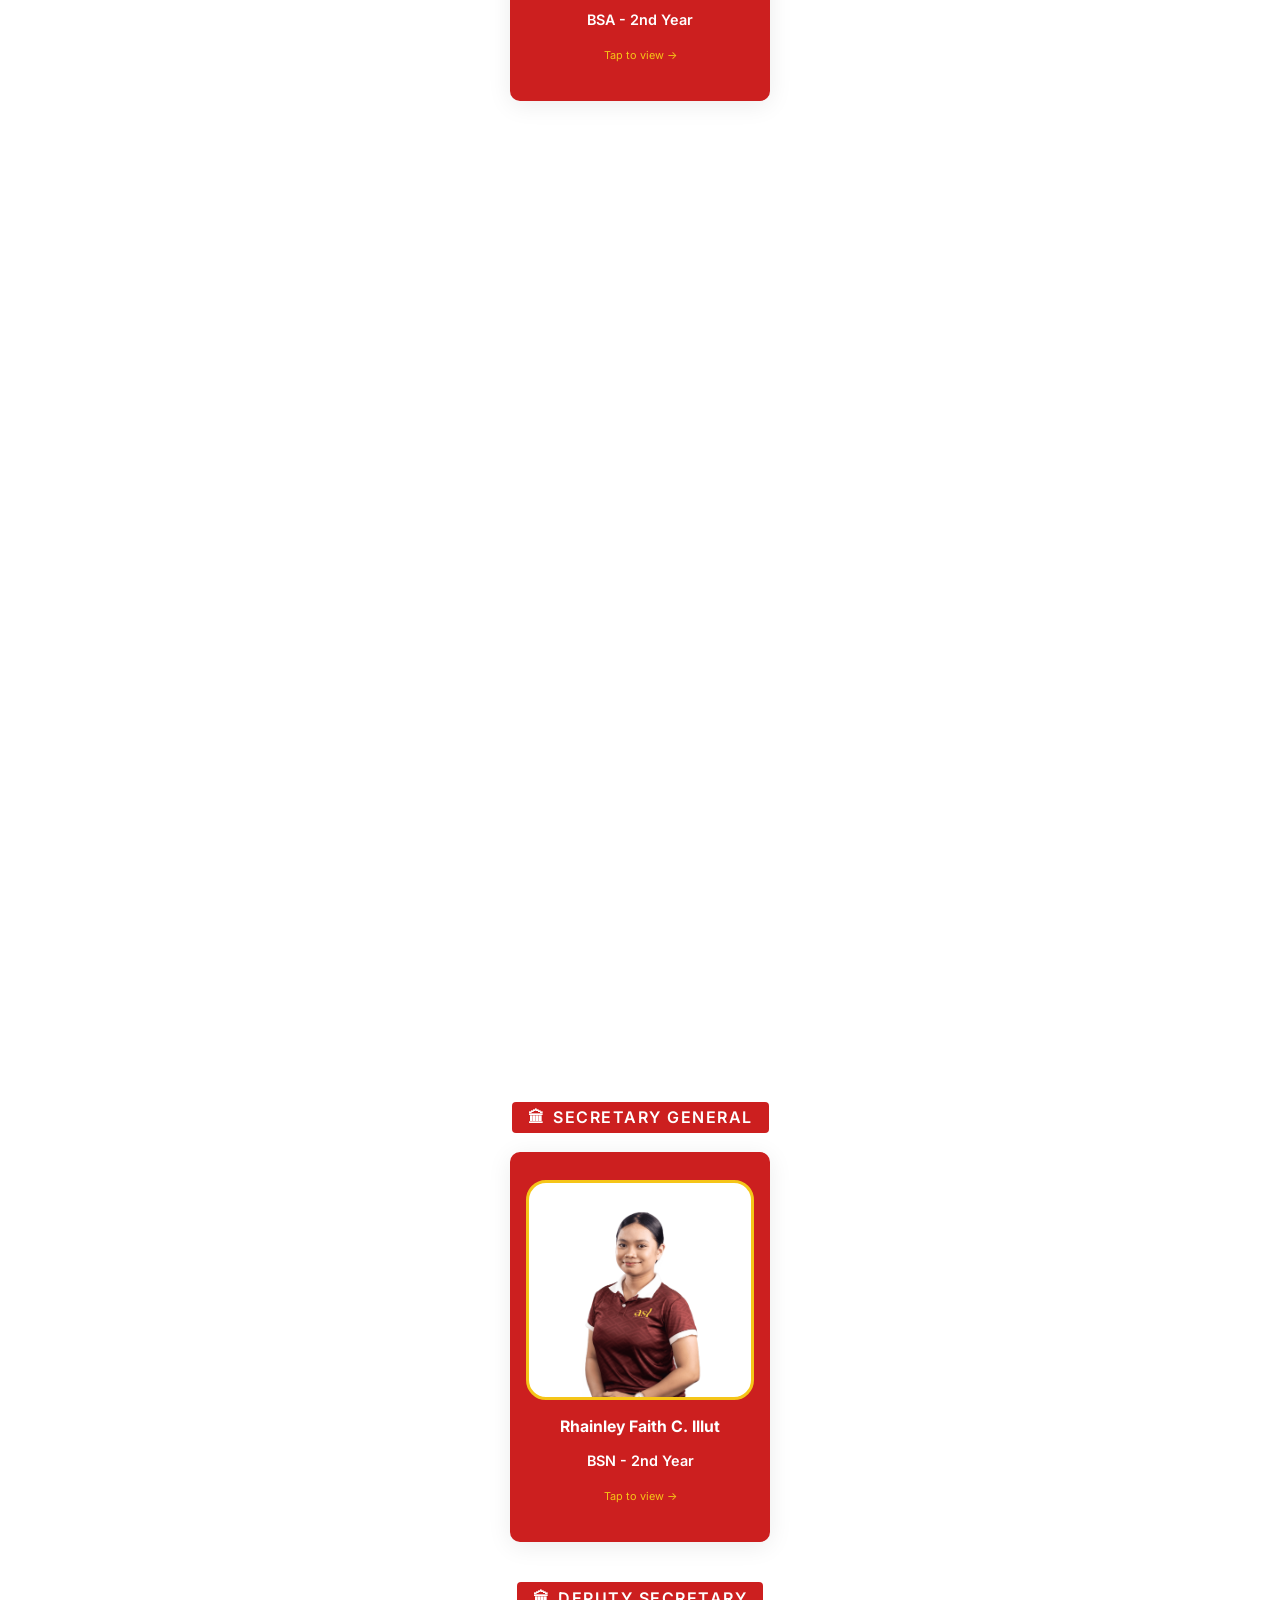
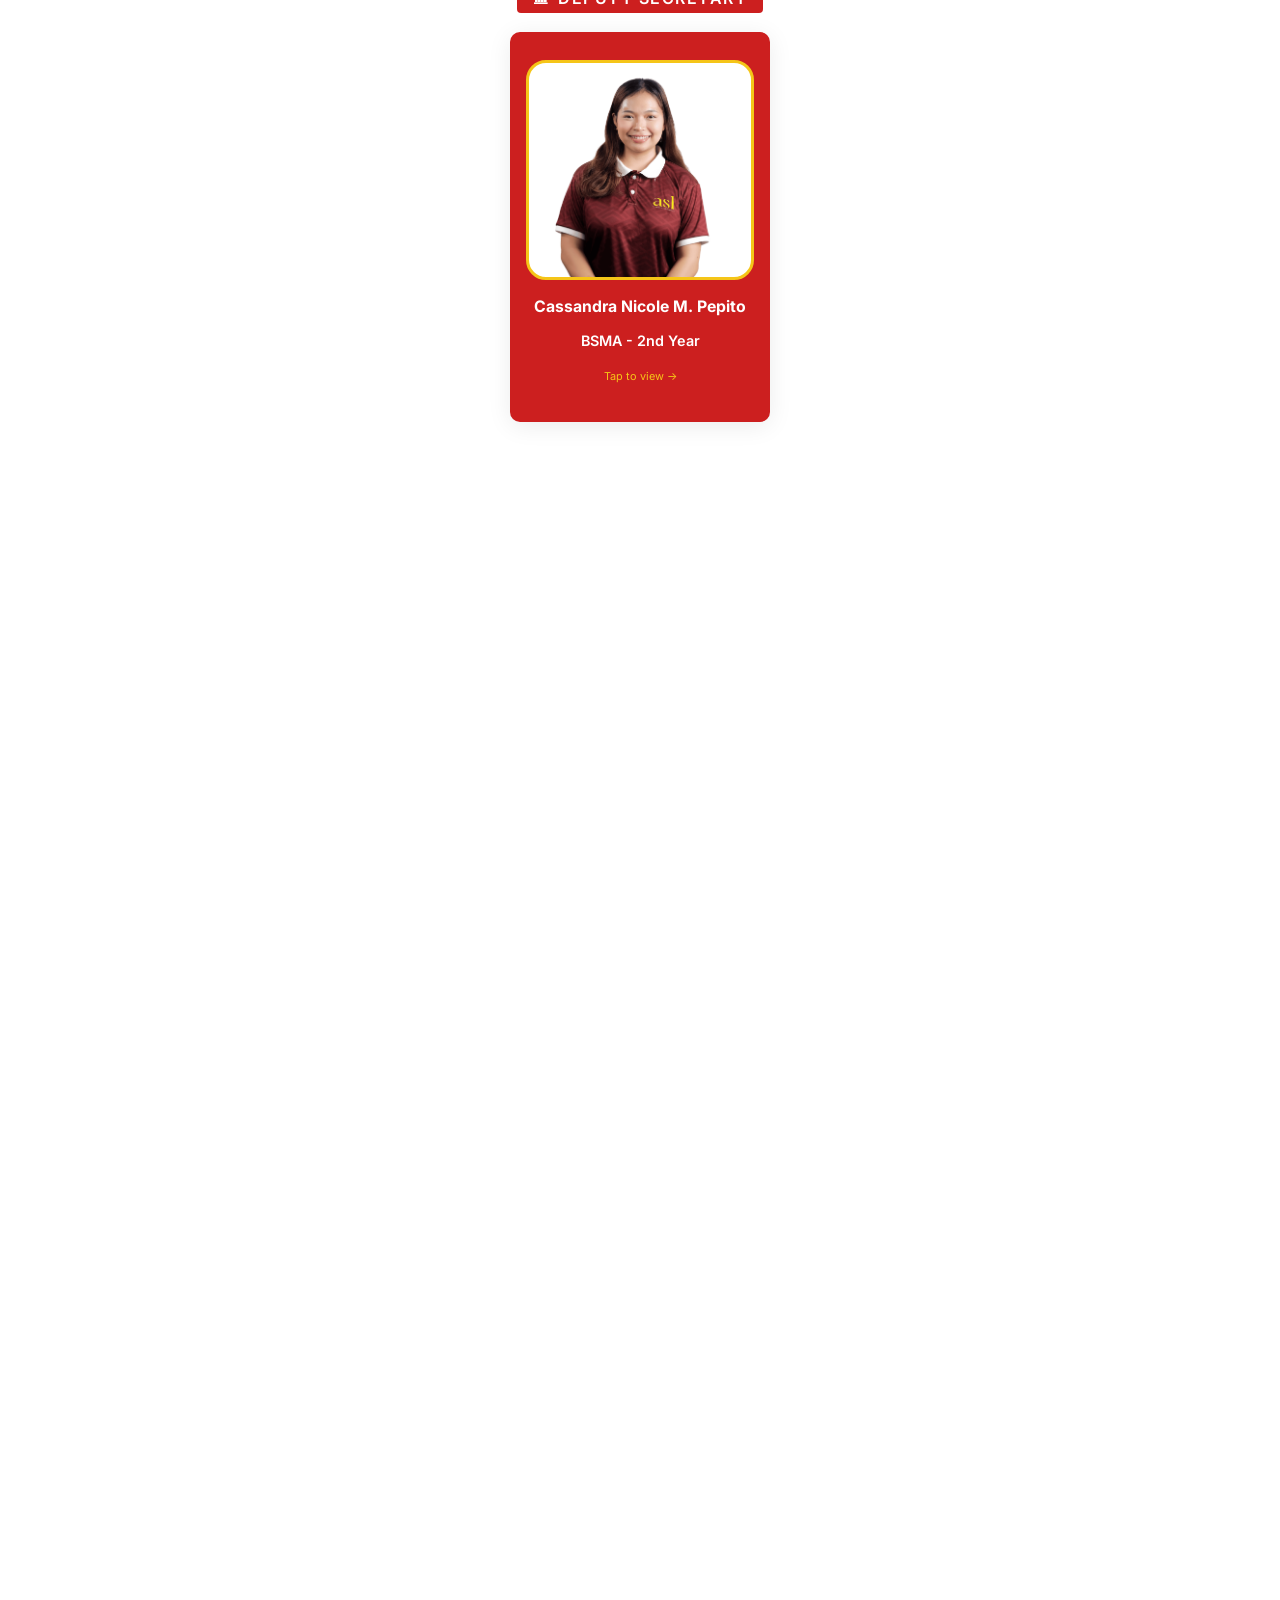
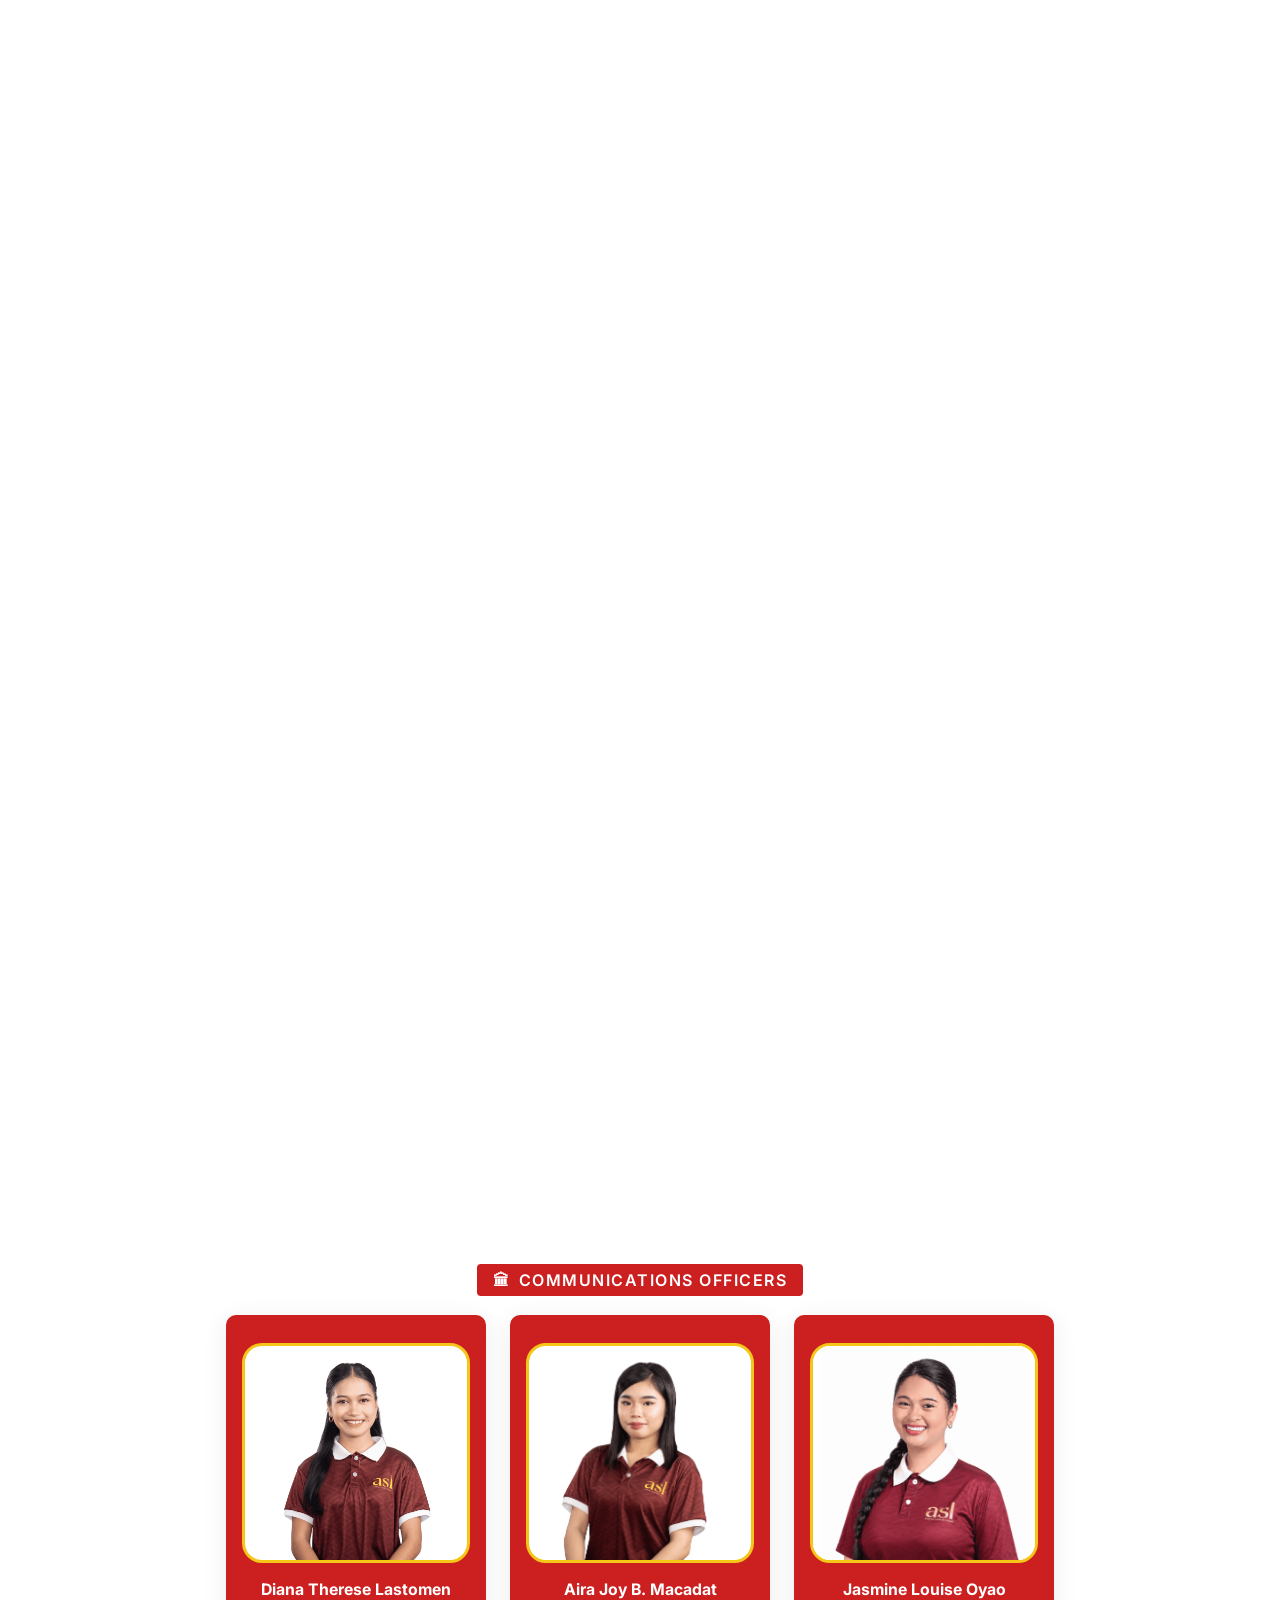
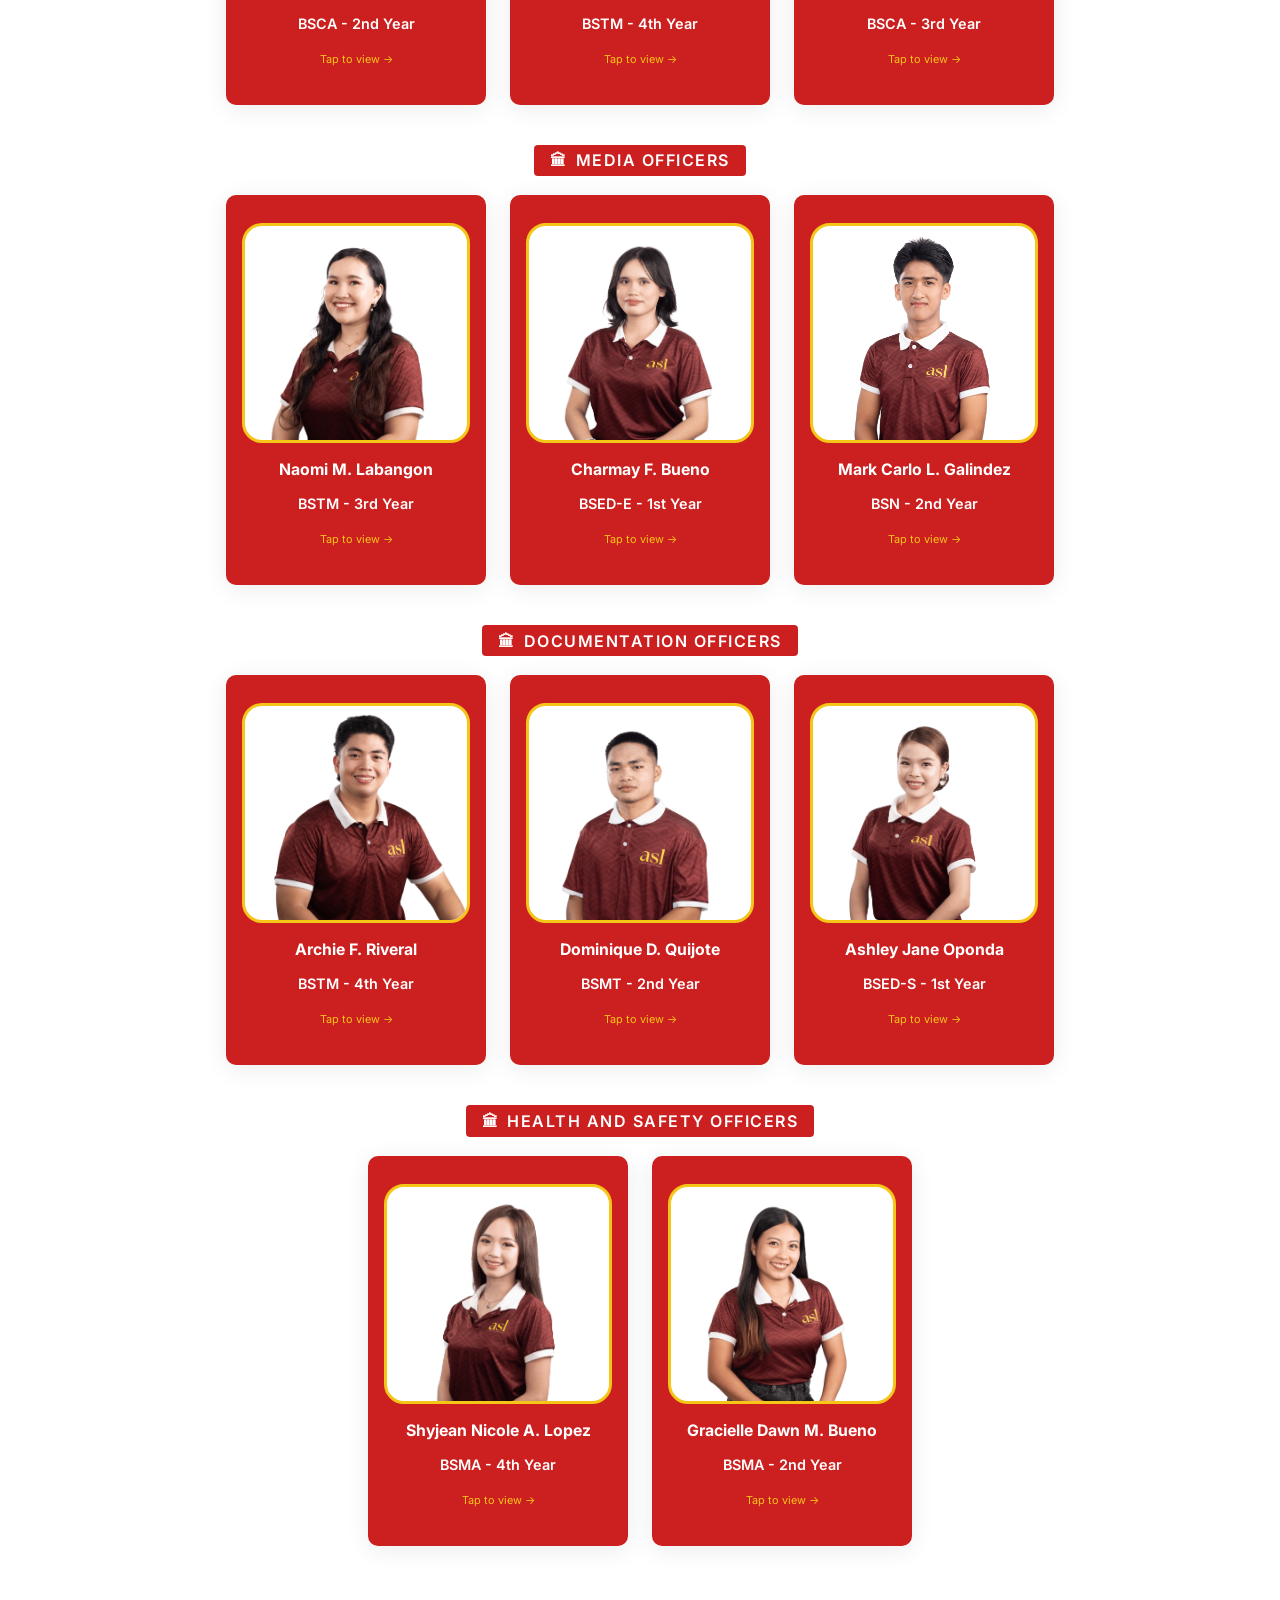
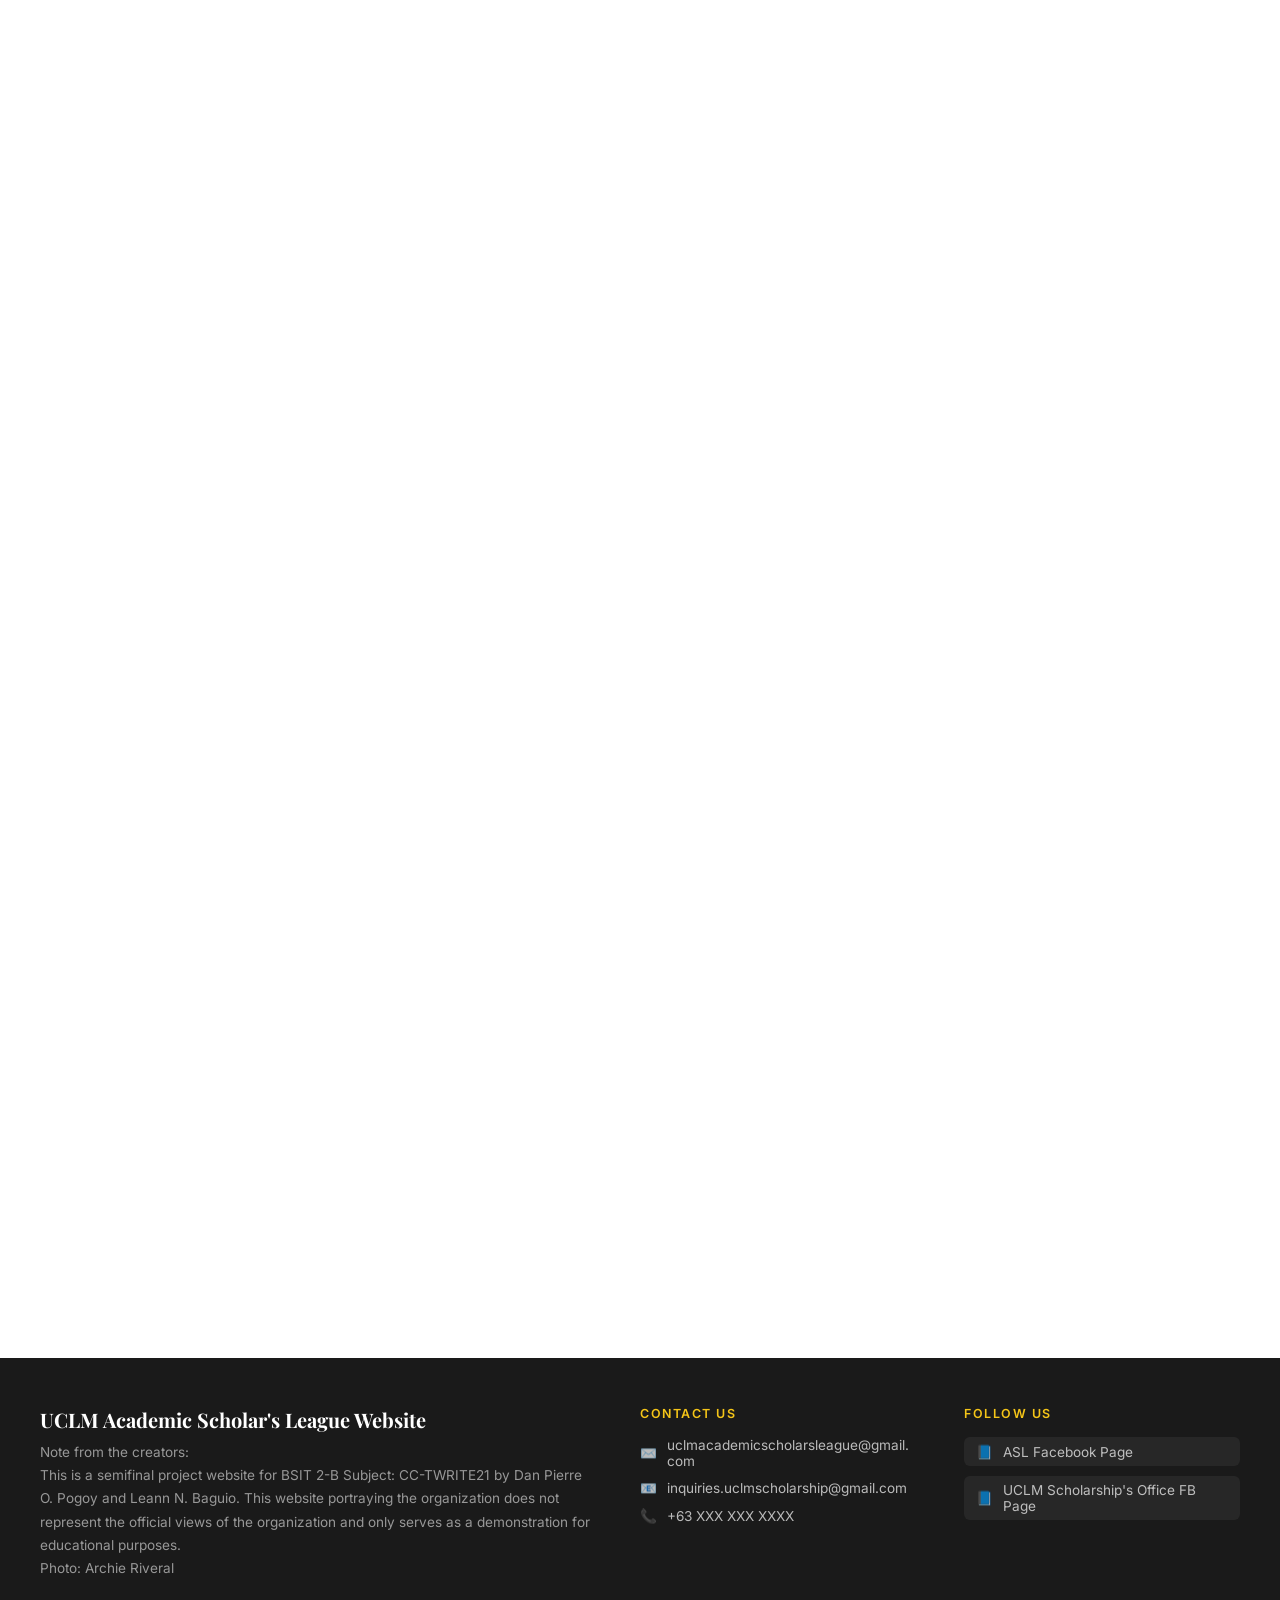
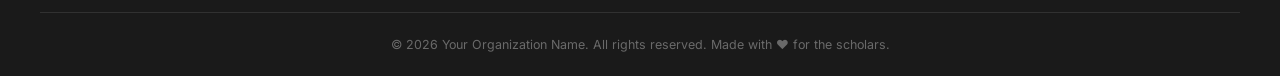
==== commit 5f935fa0: "added mark picture" ====
--- a/officers.html
+++ b/officers.html
@@ -405,7 +405,7 @@
         </button>
         <button class="officer-card" type="button" data-dialog="officer-media-officer-3">
           <div class="card-front">
-            <div class="avatar"><img src="" alt="Photo of Officer Name" /></div>
+            <div class="avatar"><img src="mark.png" alt="Photo of Officer Name" /></div>
             <div class="officer-name">Mark Carlo L. Galindez</div>
             <div class="officer-course">BSN - 2nd Year</div>
             <div class="view-hint">Tap to view →</div>
